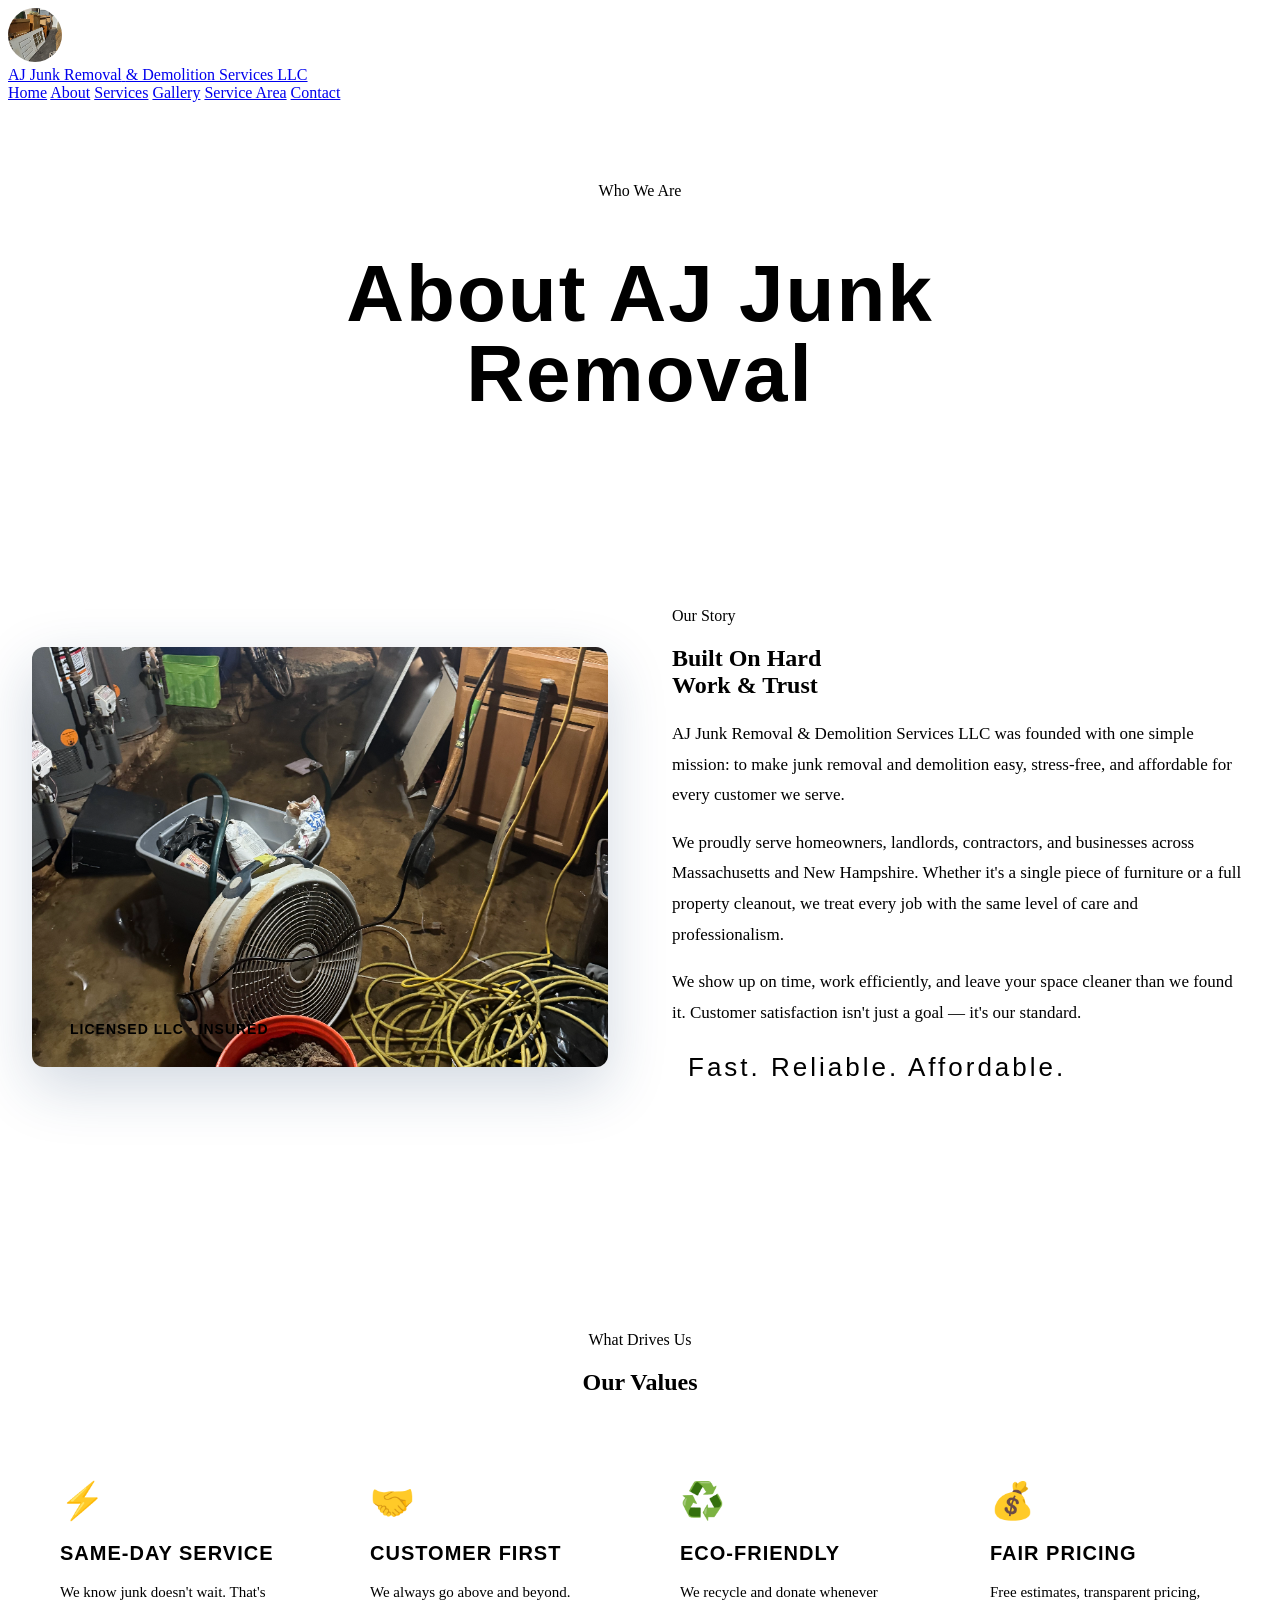
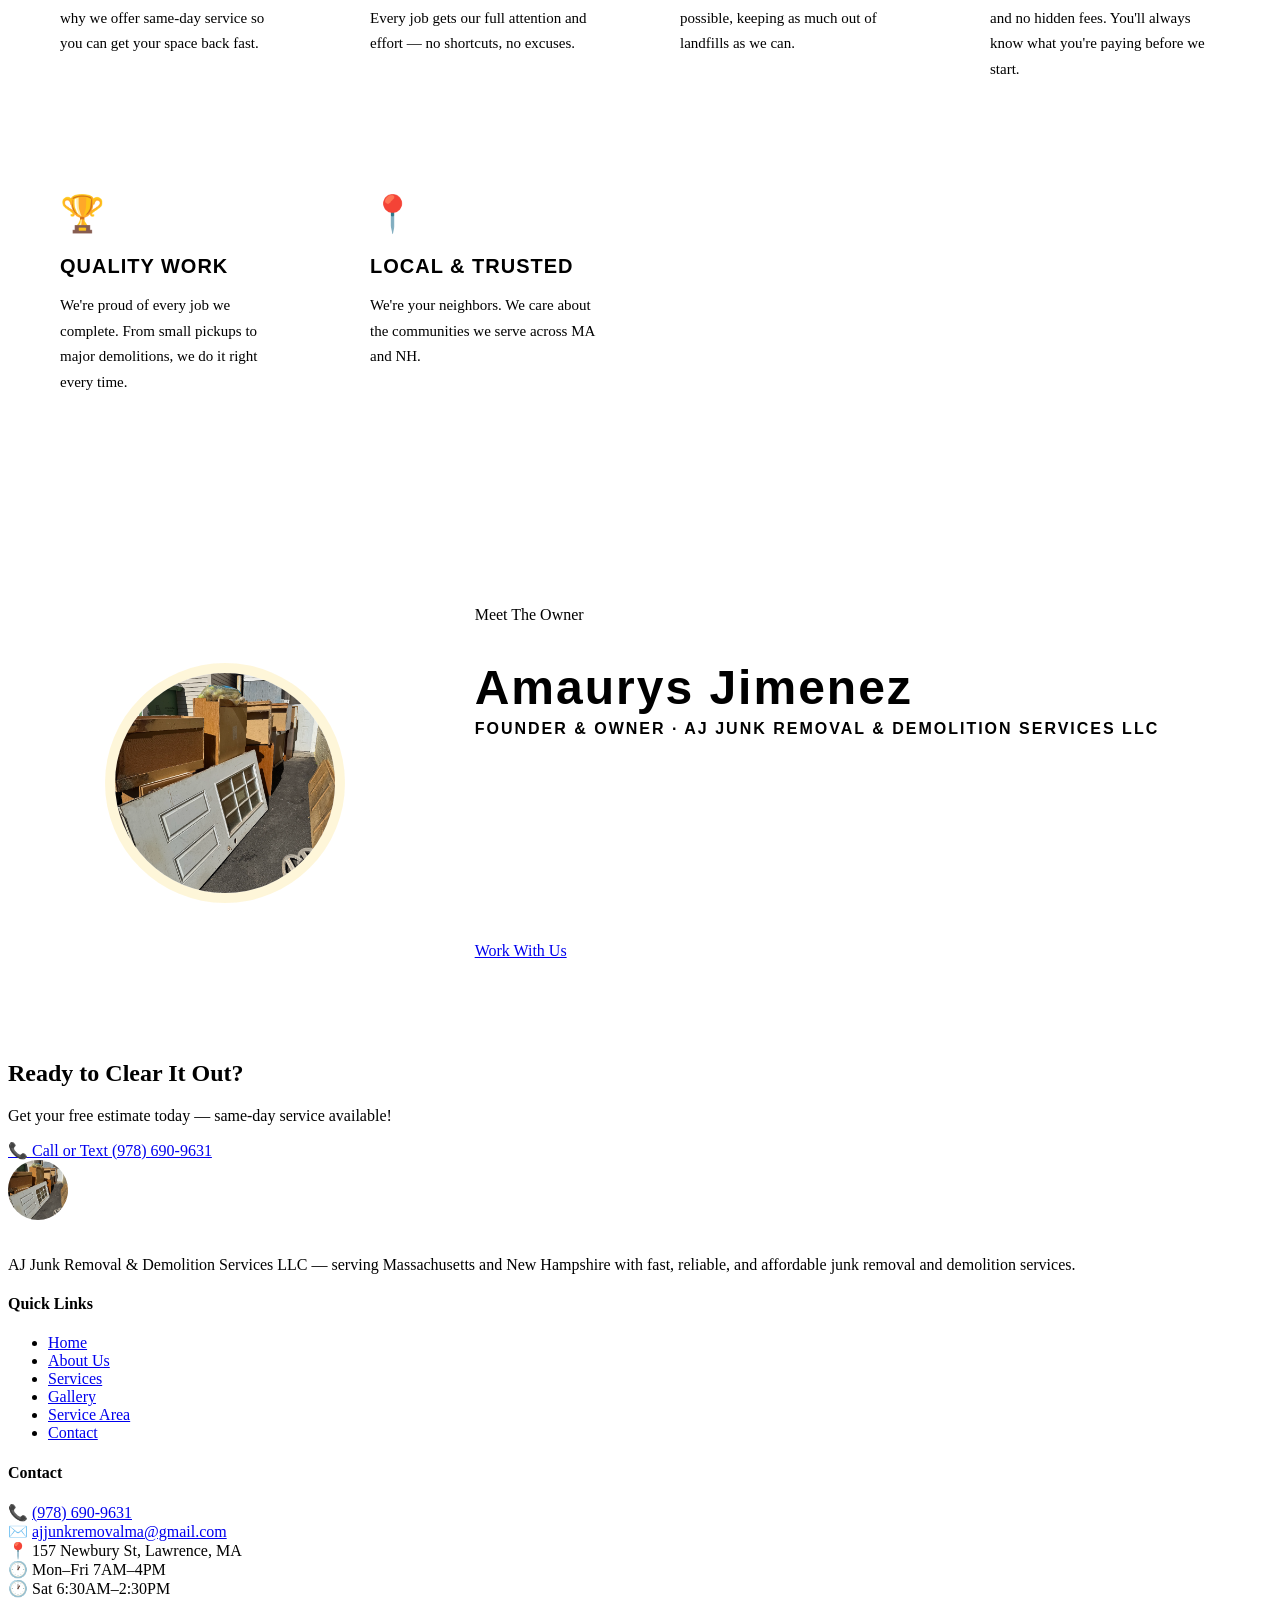
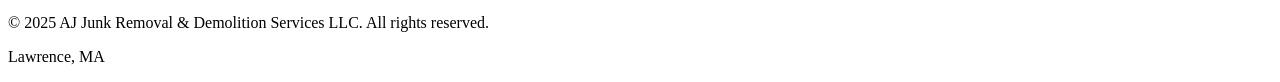
==== about.html @ 9550ebb9 "Add files via upload" ====
<!DOCTYPE html>
<html lang="en">
<head>
<meta charset="UTF-8">
<meta name="viewport" content="width=device-width, initial-scale=1.0">
<title>About Us – AJ Junk Removal & Demolition Services LLC</title>
<link rel="stylesheet" href="style.css">
<style>
.page-hero {
  background: linear-gradient(135deg, var(--blue-dark) 0%, var(--blue) 100%);
  padding: 80px 24px 60px;
  text-align: center;
}
.page-hero .section-label { color: var(--yellow); text-align: center; }
.page-hero h1 { font-family: 'Bebas Neue', sans-serif; font-size: clamp(48px, 8vw, 80px); color: var(--white); letter-spacing: 2px; line-height: 1; }
.page-hero h1 span { color: var(--yellow); }

.about-main { background: var(--light-bg); padding: 80px 24px; }
.about-grid { display: grid; grid-template-columns: 1fr 1fr; gap: 64px; align-items: center; margin-bottom: 64px; }
.about-img { border-radius: 12px; overflow: hidden; box-shadow: 0 20px 60px rgba(26,58,107,0.2); position: relative; }
.about-img img { width: 100%; height: 420px; object-fit: cover; display: block; }
.about-img-badge {
  position: absolute; bottom: 20px; left: 20px;
  background: var(--yellow); color: var(--blue-dark);
  font-family: 'Barlow Condensed', sans-serif; font-weight: 700;
  font-size: 14px; letter-spacing: 1px; text-transform: uppercase;
  padding: 10px 18px; border-radius: 6px;
}
.about-content .section-label { color: var(--blue); }
.about-content p { font-size: 17px; color: var(--text-gray); line-height: 1.8; margin-bottom: 16px; }
.tagline {
  font-family: 'Bebas Neue', sans-serif; font-size: 26px;
  color: var(--blue); letter-spacing: 3px; margin: 24px 0;
  border-left: 4px solid var(--yellow); padding-left: 16px;
}

.values { background: var(--white); padding: 80px 24px; }
.values-header { text-align: center; margin-bottom: 48px; }
.values-header .section-label { color: var(--blue); }
.values-grid { display: grid; grid-template-columns: repeat(auto-fill, minmax(260px, 1fr)); gap: 24px; }
.value-card {
  background: var(--light-bg); border-radius: 12px; padding: 36px 28px;
  border-top: 4px solid var(--blue); transition: all 0.25s;
}
.value-card:hover { border-top-color: var(--yellow); box-shadow: 0 8px 32px rgba(26,58,107,0.12); transform: translateY(-4px); }
.value-icon { font-size: 36px; margin-bottom: 16px; display: block; }
.value-card h3 { font-family: 'Barlow Condensed', sans-serif; font-size: 20px; font-weight: 700; color: var(--blue-dark); letter-spacing: 1px; text-transform: uppercase; margin-bottom: 10px; }
.value-card p { font-size: 15px; color: var(--text-gray); line-height: 1.7; }

.owner-section { background: var(--blue); padding: 80px 24px; }
.owner-grid { display: grid; grid-template-columns: 1fr 2fr; gap: 56px; align-items: center; }
.owner-img { border-radius: 50%; overflow: hidden; width: 220px; height: 220px; margin: 0 auto; border: 6px solid var(--yellow); box-shadow: 0 0 0 10px rgba(245,193,0,0.15); }
.owner-img img { width: 100%; height: 100%; object-fit: cover; }
.owner-content .section-label { color: var(--yellow); }
.owner-content h2 { font-family: 'Bebas Neue', sans-serif; font-size: 48px; color: var(--white); letter-spacing: 2px; line-height: 1; margin-bottom: 8px; }
.owner-title { font-family: 'Barlow Condensed', sans-serif; font-size: 16px; font-weight: 700; letter-spacing: 2px; text-transform: uppercase; color: var(--yellow); margin-bottom: 20px; }
.owner-content p { font-size: 17px; color: rgba(255,255,255,0.85); line-height: 1.8; margin-bottom: 14px; }

@media (max-width: 768px) {
  .about-grid, .owner-grid { grid-template-columns: 1fr; gap: 32px; }
  .owner-img { width: 160px; height: 160px; }
}
</style>
</head>
<body>
<header>
  <div class="header-inner">
    <a href="index.html" class="logo">
      <img src="IMG_6527.png" style="height:54px;width:54px;border-radius:50%;object-fit:cover;flex-shrink:0;" alt="AJ Junk Removal Logo" />
      <div class="logo-text">
        <span class="brand">AJ Junk Removal</span>
        <span class="sub">& Demolition Services LLC</span>
      </div>
    </a>
    <div class="hamburger" onclick="toggleNav()"><span></span><span></span><span></span></div>
    <nav id="nav">
      <a href="index.html">Home</a>
      <a href="about.html" class="active">About</a>
      <a href="services.html">Services</a>
      <a href="gallery.html">Gallery</a>
      <a href="area.html">Service Area</a>
      <a href="contact.html">Contact</a>
      
    </nav>
  </div>
</header>

<div class="page">
  <div class="page-hero">
    <div class="section-label">Who We Are</div>
    <h1>About <span>AJ Junk</span><br>Removal</h1>
  </div>

  <section class="about-main">
    <div class="container">
      <div class="about-grid">
        <div class="about-img fade-in">
          <img src="IMG_6528.png" alt="AJ Junk Removal branded truck" />
          <div class="about-img-badge">Licensed LLC · Insured</div>
        </div>
        <div class="about-content fade-in">
          <div class="section-label">Our Story</div>
          <h2 class="section-title dark">Built On Hard<br>Work & Trust</h2>
          <p>AJ Junk Removal & Demolition Services LLC was founded with one simple mission: to make junk removal and demolition easy, stress-free, and affordable for every customer we serve.</p>
          <p>We proudly serve homeowners, landlords, contractors, and businesses across Massachusetts and New Hampshire. Whether it's a single piece of furniture or a full property cleanout, we treat every job with the same level of care and professionalism.</p>
          <p>We show up on time, work efficiently, and leave your space cleaner than we found it. Customer satisfaction isn't just a goal — it's our standard.</p>
          <div class="tagline">Fast. Reliable. Affordable.</div>
        </div>
      </div>
    </div>
  </section>

  <section class="values">
    <div class="container">
      <div class="values-header">
        <div class="section-label dark">What Drives Us</div>
        <h2 class="section-title dark">Our Values</h2>
      </div>
      <div class="values-grid">
        <div class="value-card fade-in">
          <span class="value-icon">⚡</span>
          <h3>Same-Day Service</h3>
          <p>We know junk doesn't wait. That's why we offer same-day service so you can get your space back fast.</p>
        </div>
        <div class="value-card fade-in">
          <span class="value-icon">🤝</span>
          <h3>Customer First</h3>
          <p>We always go above and beyond. Every job gets our full attention and effort — no shortcuts, no excuses.</p>
        </div>
        <div class="value-card fade-in">
          <span class="value-icon">♻️</span>
          <h3>Eco-Friendly</h3>
          <p>We recycle and donate whenever possible, keeping as much out of landfills as we can.</p>
        </div>
        <div class="value-card fade-in">
          <span class="value-icon">💰</span>
          <h3>Fair Pricing</h3>
          <p>Free estimates, transparent pricing, and no hidden fees. You'll always know what you're paying before we start.</p>
        </div>
        <div class="value-card fade-in">
          <span class="value-icon">🏆</span>
          <h3>Quality Work</h3>
          <p>We're proud of every job we complete. From small pickups to major demolitions, we do it right every time.</p>
        </div>
        <div class="value-card fade-in">
          <span class="value-icon">📍</span>
          <h3>Local & Trusted</h3>
          <p>We're your neighbors. We care about the communities we serve across MA and NH.</p>
        </div>
      </div>
    </div>
  </section>

  <section class="owner-section">
    <div class="container">
      <div class="owner-grid">
        <div class="owner-img fade-in">
          <img src="IMG_6527.png" alt="Amaurys Jimenez - Owner" />
        </div>
        <div class="owner-content fade-in">
          <div class="section-label">Meet The Owner</div>
          <h2>Amaurys Jimenez</h2>
          <div class="owner-title">Founder & Owner · AJ Junk Removal & Demolition Services LLC</div>
          <p>Amaurys started AJ Junk Removal with a truck, a trailer, and a commitment to doing right by every customer. His hands-on approach and dedication to quality have built the business into a trusted name across Massachusetts and New Hampshire.</p>
          <p>When you hire AJ Junk Removal, you're not just hiring a company — you're getting a professional who takes pride in every job and treats your property with respect.</p>
          <a href="contact.html" class="btn-primary" style="margin-top:12px;">Work With Us</a>
        </div>
      </div>
    </div>
  </section>

  <div class="cta-banner">
    <div class="container">
      <h2>Ready to Clear It Out?</h2>
      <p>Get your free estimate today — same-day service available!</p>
      <a href="tel:9786909631" class="btn-dark">📞 Call or Text (978) 690-9631</a>
    </div>
  </div>

  <footer>
    <div class="footer-top">
      <div class="footer-brand">
        <img src="IMG_6527.png" style="height:60px;width:60px;border-radius:50%;object-fit:cover;margin-bottom:16px;" alt="AJ Junk Removal Logo" />
        <p>AJ Junk Removal & Demolition Services LLC — serving Massachusetts and New Hampshire with fast, reliable, and affordable junk removal and demolition services.</p>
      </div>
      <div class="footer-col">
        <h4>Quick Links</h4>
        <ul>
          <li><a href="index.html">Home</a></li>
          <li><a href="about.html">About Us</a></li>
          <li><a href="services.html">Services</a></li>
          <li><a href="gallery.html">Gallery</a></li>
          <li><a href="area.html">Service Area</a></li>
          <li><a href="contact.html">Contact</a></li>
        </ul>
      </div>
      <div class="footer-col">
        <h4>Contact</h4>
        <div class="footer-contact-line">📞 <a href="tel:9786909631">(978) 690-9631</a></div>
        <div class="footer-contact-line">✉️ <a href="mailto:ajjunkremovalma@gmail.com">ajjunkremovalma@gmail.com</a></div>
        <div class="footer-contact-line">📍 157 Newbury St, Lawrence, MA</div>
        <div class="footer-contact-line">🕐 Mon–Fri 7AM–4PM</div>
        <div class="footer-contact-line">🕐 Sat 6:30AM–2:30PM</div>
      </div>
    </div>
    <div class="footer-bottom">
      <p>© 2025 AJ Junk Removal & Demolition Services LLC. All rights reserved.</p>
      <p>Lawrence, MA</p>
    </div>
  </footer>
</div>
<script src="main.js"></script>
</body>
</html>
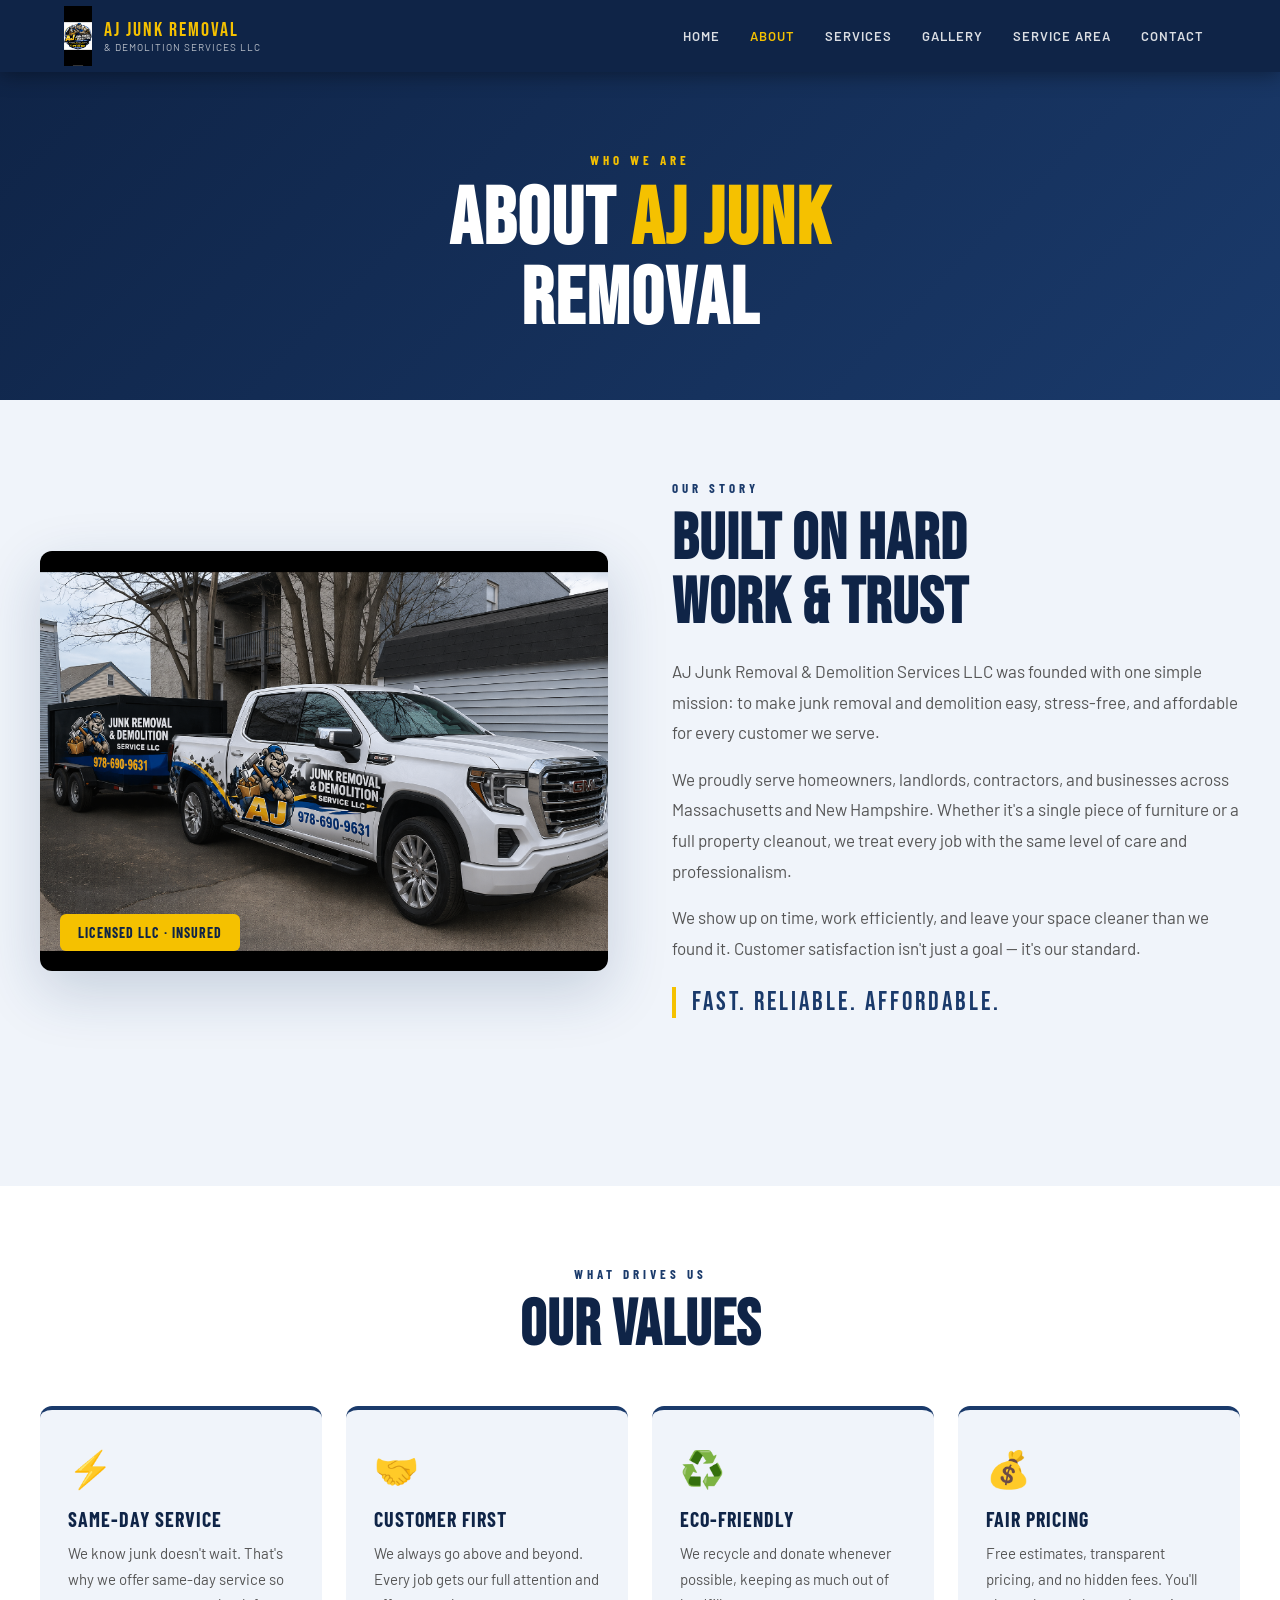
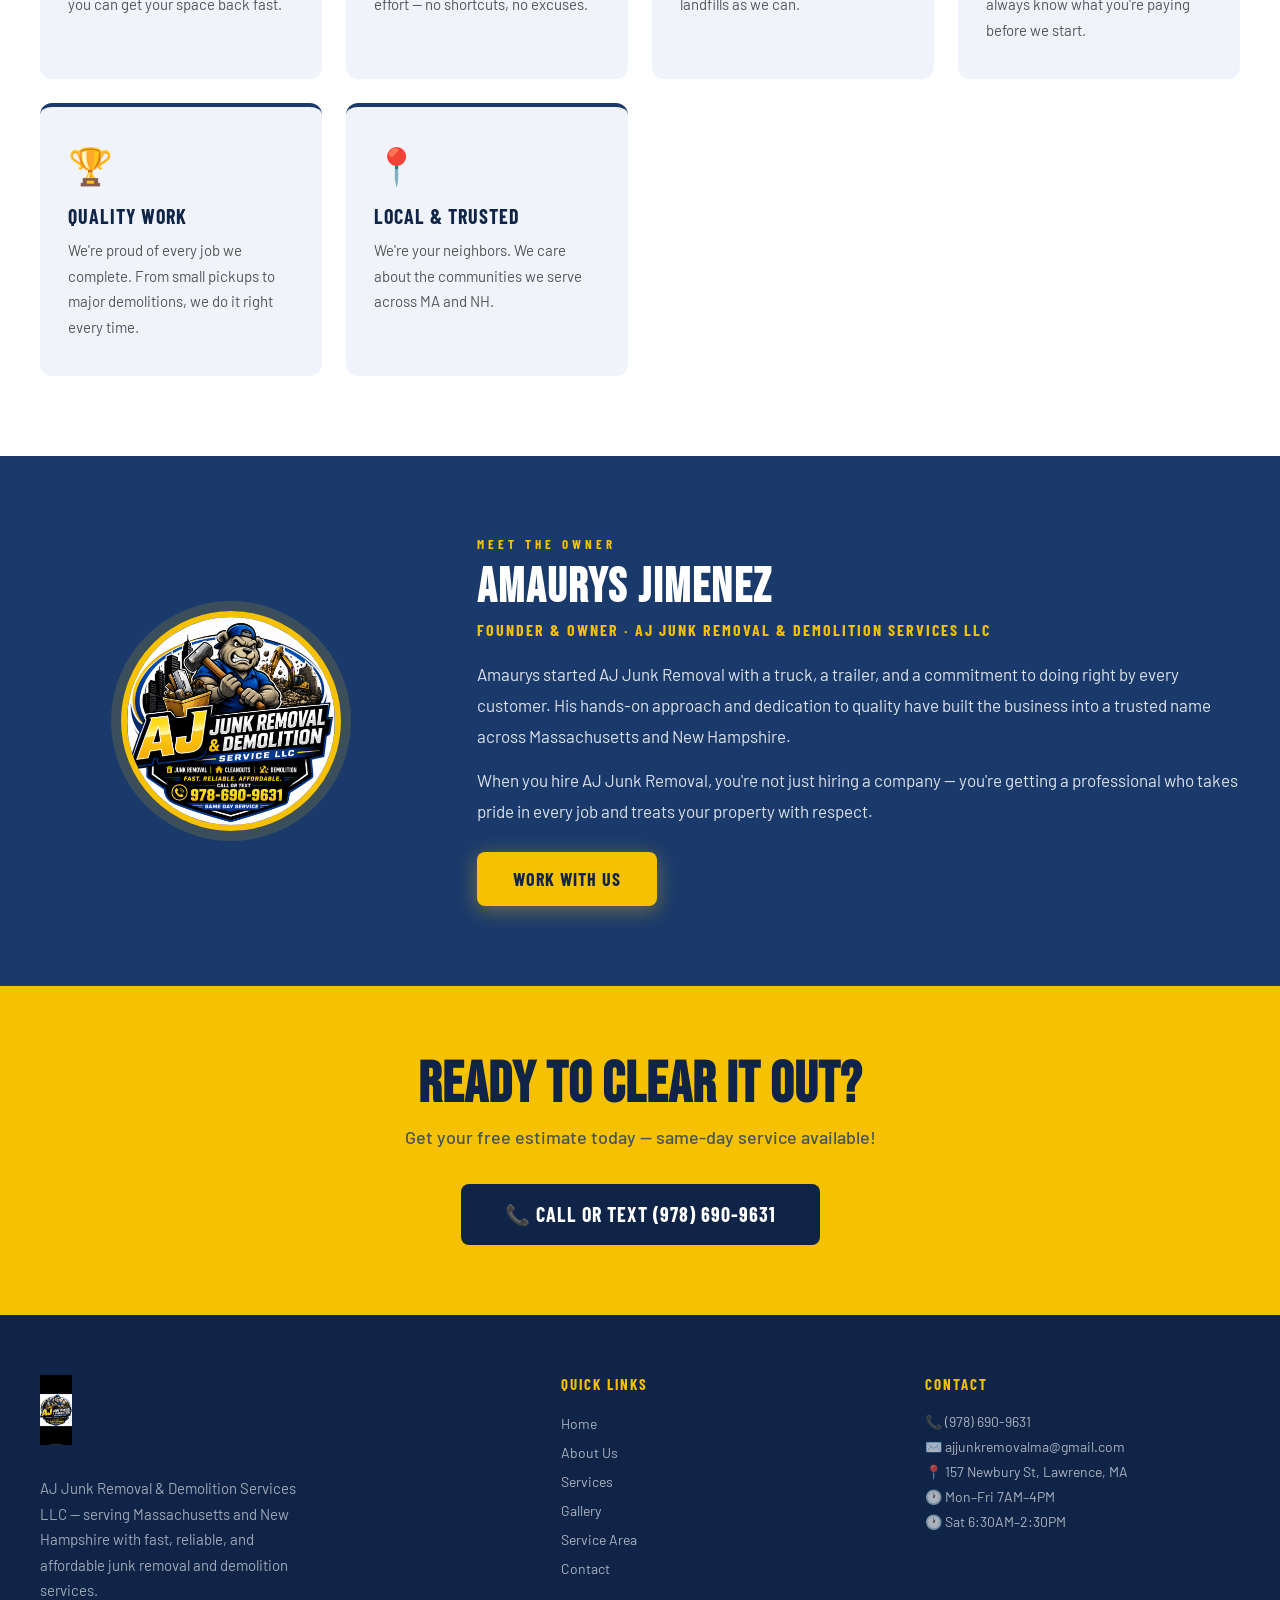
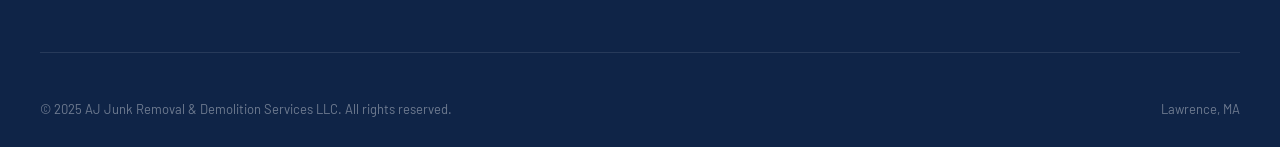
==== commit 83fd0ac6: "Add files via upload" ====
--- a/about.html
+++ b/about.html
@@ -66,7 +66,7 @@
 <header>
   <div class="header-inner">
     <a href="index.html" class="logo">
-      <img src="IMG_6527.png" style="height:54px;width:54px;border-radius:50%;object-fit:cover;flex-shrink:0;" alt="AJ Junk Removal Logo" />
+      <img src="IMG_6533.png" style="height:60px;width:auto;object-fit:contain;flex-shrink:0;" alt="AJ Junk Removal Logo" />
       <div class="logo-text">
         <span class="brand">AJ Junk Removal</span>
         <span class="sub">& Demolition Services LLC</span>
@@ -95,7 +95,7 @@
     <div class="container">
       <div class="about-grid">
         <div class="about-img fade-in">
-          <img src="IMG_6528.png" alt="AJ Junk Removal branded truck" />
+          <img src="IMG_6532.png" alt="AJ Junk Removal branded truck" />
           <div class="about-img-badge">Licensed LLC · Insured</div>
         </div>
         <div class="about-content fade-in">
@@ -155,7 +155,7 @@
     <div class="container">
       <div class="owner-grid">
         <div class="owner-img fade-in">
-          <img src="IMG_6527.png" alt="Amaurys Jimenez - Owner" />
+          <img src="IMG_6533.png" alt="Amaurys Jimenez - Owner" />
         </div>
         <div class="owner-content fade-in">
           <div class="section-label">Meet The Owner</div>
@@ -180,7 +180,7 @@
   <footer>
     <div class="footer-top">
       <div class="footer-brand">
-        <img src="IMG_6527.png" style="height:60px;width:60px;border-radius:50%;object-fit:cover;margin-bottom:16px;" alt="AJ Junk Removal Logo" />
+        <img src="IMG_6533.png" style="height:70px;width:auto;object-fit:contain;margin-bottom:16px;" alt="AJ Junk Removal Logo" />
         <p>AJ Junk Removal & Demolition Services LLC — serving Massachusetts and New Hampshire with fast, reliable, and affordable junk removal and demolition services.</p>
       </div>
       <div class="footer-col">
--- a/style.css
+++ b/style.css
@@ -0,0 +1,289 @@
+@import url('https://fonts.googleapis.com/css2?family=Bebas+Neue&family=Barlow:wght@400;500;600;700;900&family=Barlow+Condensed:wght@600;700;800&display=swap');
+
+:root {
+  --blue: #1A3A6B;
+  --blue-dark: #0f2447;
+  --blue-light: #1e4a8a;
+  --yellow: #F5C100;
+  --yellow-dark: #d4a800;
+  --white: #ffffff;
+  --light-bg: #F0F4FA;
+  --text-dark: #1A1A2E;
+  --text-gray: #555;
+}
+
+* { margin: 0; padding: 0; box-sizing: border-box; }
+html { scroll-behavior: smooth; }
+body { font-family: 'Barlow', sans-serif; color: var(--text-dark); overflow-x: hidden; }
+
+/* ===== HEADER ===== */
+header {
+  background: var(--blue-dark);
+  position: fixed;
+  top: 0; left: 0; right: 0;
+  z-index: 1000;
+  box-shadow: 0 2px 20px rgba(0,0,0,0.4);
+}
+
+.header-inner {
+  max-width: 1200px;
+  margin: 0 auto;
+  padding: 0 24px;
+  display: flex;
+  align-items: center;
+  justify-content: space-between;
+  height: 72px;
+}
+
+.logo {
+  display: flex;
+  align-items: center;
+  gap: 12px;
+  text-decoration: none;
+}
+
+.logo-icon {
+  width: 54px; height: 54px;
+  background: var(--yellow);
+  border-radius: 50%;
+  display: flex;
+  align-items: center;
+  justify-content: center;
+  font-family: 'Bebas Neue', sans-serif;
+  font-size: 22px;
+  color: var(--blue-dark);
+  letter-spacing: 1px;
+  flex-shrink: 0;
+}
+
+.logo-text { display: flex; flex-direction: column; line-height: 1; }
+.logo-text .brand { font-family: 'Bebas Neue', sans-serif; font-size: 20px; color: var(--yellow); letter-spacing: 2px; }
+.logo-text .sub { font-size: 10px; color: rgba(255,255,255,0.7); letter-spacing: 1px; text-transform: uppercase; margin-top: 2px; }
+
+nav { display: flex; align-items: center; gap: 6px; }
+
+nav a {
+  color: rgba(255,255,255,0.85);
+  text-decoration: none;
+  font-size: 13px;
+  font-weight: 600;
+  text-transform: uppercase;
+  letter-spacing: 1px;
+  padding: 6px 12px;
+  border-radius: 4px;
+  transition: color 0.2s;
+}
+
+nav a:hover, nav a.active { color: var(--yellow); }
+
+.nav-cta {
+  background: var(--yellow) !important;
+  color: var(--blue-dark) !important;
+  padding: 10px 18px !important;
+  border-radius: 6px;
+  font-weight: 700 !important;
+}
+
+.nav-cta:hover { background: var(--yellow-dark) !important; }
+
+.hamburger {
+  display: none;
+  flex-direction: column;
+  gap: 5px;
+  cursor: pointer;
+  padding: 4px;
+}
+
+.hamburger span {
+  display: block;
+  width: 26px; height: 3px;
+  background: var(--white);
+  border-radius: 2px;
+  transition: all 0.3s;
+}
+
+/* ===== PAGE WRAPPER ===== */
+.page { padding-top: 72px; min-height: 100vh; }
+
+/* ===== SECTION COMMONS ===== */
+.section { padding: 80px 24px; }
+.container { max-width: 1200px; margin: 0 auto; }
+
+.section-label {
+  font-family: 'Barlow Condensed', sans-serif;
+  font-size: 13px;
+  font-weight: 700;
+  letter-spacing: 4px;
+  text-transform: uppercase;
+  color: var(--yellow);
+  margin-bottom: 12px;
+}
+
+.section-label.dark { color: var(--blue); }
+
+.section-title {
+  font-family: 'Bebas Neue', sans-serif;
+  font-size: clamp(40px, 6vw, 64px);
+  line-height: 1;
+  letter-spacing: 1px;
+  margin-bottom: 20px;
+}
+
+.section-title.light { color: var(--white); }
+.section-title.dark { color: var(--blue-dark); }
+
+.section-desc {
+  font-size: 17px;
+  color: var(--text-gray);
+  line-height: 1.7;
+  max-width: 600px;
+}
+
+/* ===== BUTTONS ===== */
+.btn-primary {
+  background: var(--yellow);
+  color: var(--blue-dark);
+  padding: 16px 36px;
+  border-radius: 8px;
+  font-family: 'Barlow Condensed', sans-serif;
+  font-size: 18px;
+  font-weight: 700;
+  letter-spacing: 1px;
+  text-transform: uppercase;
+  text-decoration: none;
+  border: none;
+  cursor: pointer;
+  transition: all 0.2s;
+  box-shadow: 0 4px 20px rgba(245,193,0,0.4);
+  display: inline-block;
+}
+.btn-primary:hover { background: var(--yellow-dark); transform: translateY(-2px); }
+
+.btn-outline {
+  background: transparent;
+  color: var(--white);
+  padding: 16px 36px;
+  border-radius: 8px;
+  font-family: 'Barlow Condensed', sans-serif;
+  font-size: 18px;
+  font-weight: 700;
+  letter-spacing: 1px;
+  text-transform: uppercase;
+  text-decoration: none;
+  border: 2px solid rgba(255,255,255,0.5);
+  cursor: pointer;
+  transition: all 0.2s;
+  display: inline-block;
+}
+.btn-outline:hover { border-color: var(--yellow); color: var(--yellow); }
+
+.btn-dark {
+  background: var(--blue-dark);
+  color: var(--white);
+  padding: 18px 44px;
+  border-radius: 8px;
+  font-family: 'Barlow Condensed', sans-serif;
+  font-size: 20px;
+  font-weight: 700;
+  letter-spacing: 1px;
+  text-transform: uppercase;
+  text-decoration: none;
+  display: inline-block;
+  transition: all 0.2s;
+}
+.btn-dark:hover { background: var(--blue); transform: translateY(-2px); }
+
+/* ===== BADGES STRIP ===== */
+.badges { background: var(--yellow); padding: 20px 24px; }
+.badges-inner {
+  max-width: 1200px; margin: 0 auto;
+  display: flex; justify-content: center; flex-wrap: wrap;
+}
+.badge-item {
+  display: flex; align-items: center; gap: 10px;
+  padding: 8px 28px;
+  border-right: 2px solid rgba(26,58,107,0.2);
+  color: var(--blue-dark);
+}
+.badge-item:last-child { border-right: none; }
+.badge-item .badge-icon { font-size: 20px; }
+.badge-item strong { font-family: 'Barlow Condensed', sans-serif; font-size: 14px; font-weight: 700; letter-spacing: 1px; text-transform: uppercase; }
+
+/* ===== CTA BANNER ===== */
+.cta-banner { background: var(--yellow); padding: 70px 24px; text-align: center; }
+.cta-banner h2 {
+  font-family: 'Bebas Neue', sans-serif;
+  font-size: clamp(36px, 5vw, 58px);
+  color: var(--blue-dark); letter-spacing: 1px; margin-bottom: 12px; line-height: 1;
+}
+.cta-banner p { font-size: 18px; color: rgba(26,58,107,0.8); margin-bottom: 36px; font-weight: 500; }
+
+/* ===== FOOTER ===== */
+footer { background: var(--blue-dark); padding: 60px 24px 30px; }
+.footer-top {
+  max-width: 1200px; margin: 0 auto;
+  display: grid; grid-template-columns: 1.5fr 1fr 1fr;
+  gap: 48px; margin-bottom: 48px;
+  padding-bottom: 48px;
+  border-bottom: 1px solid rgba(255,255,255,0.1);
+}
+.footer-logo-icon {
+  width: 60px; height: 60px;
+  background: var(--yellow); border-radius: 50%;
+  display: flex; align-items: center; justify-content: center;
+  font-family: 'Bebas Neue', sans-serif; font-size: 24px;
+  color: var(--blue-dark); margin-bottom: 16px;
+}
+.footer-brand p { font-size: 15px; color: rgba(255,255,255,0.6); line-height: 1.7; max-width: 280px; margin-top: 12px; }
+.footer-col h4 {
+  font-family: 'Barlow Condensed', sans-serif; font-size: 15px;
+  font-weight: 700; letter-spacing: 2px; text-transform: uppercase;
+  color: var(--yellow); margin-bottom: 20px;
+}
+.footer-col ul { list-style: none; display: flex; flex-direction: column; gap: 10px; }
+.footer-col ul li a { color: rgba(255,255,255,0.65); text-decoration: none; font-size: 14px; transition: color 0.2s; }
+.footer-col ul li a:hover { color: var(--yellow); }
+.footer-contact-line { color: rgba(255,255,255,0.65); font-size: 14px; margin-bottom: 8px; }
+.footer-contact-line a { color: rgba(255,255,255,0.65); text-decoration: none; }
+.footer-contact-line a:hover { color: var(--yellow); }
+.footer-bottom {
+  max-width: 1200px; margin: 0 auto;
+  display: flex; justify-content: space-between; flex-wrap: wrap; gap: 12px;
+}
+.footer-bottom p { font-size: 13px; color: rgba(255,255,255,0.4); }
+.footer-bottom a { color: var(--yellow); text-decoration: none; }
+
+/* ===== MOBILE ===== */
+@media (max-width: 768px) {
+  .hamburger { display: flex; }
+  nav {
+    display: none;
+    position: fixed;
+    top: 72px; left: 0; right: 0;
+    background: var(--blue-dark);
+    flex-direction: column;
+    padding: 24px; gap: 4px;
+    border-top: 2px solid var(--yellow);
+    box-shadow: 0 8px 32px rgba(0,0,0,0.4);
+  }
+  nav.open { display: flex; }
+  nav a { font-size: 16px; padding: 12px 16px; width: 100%; text-align: center; }
+  .nav-cta { margin-top: 8px; }
+  .footer-top { grid-template-columns: 1fr; gap: 32px; }
+  .footer-bottom { flex-direction: column; text-align: center; }
+  .badge-item { padding: 8px 16px; }
+}
+
+@media (max-width: 480px) {
+  .badges-inner { flex-direction: column; align-items: center; }
+  .badge-item { border-right: none; border-bottom: 1px solid rgba(26,58,107,0.15); width: 100%; justify-content: center; }
+  .badge-item:last-child { border-bottom: none; }
+}
+
+/* ===== SCROLL FADE IN ===== */
+.fade-in {
+  opacity: 0;
+  transform: translateY(24px);
+  transition: opacity 0.5s ease, transform 0.5s ease;
+}
+.fade-in.visible { opacity: 1; transform: translateY(0); }
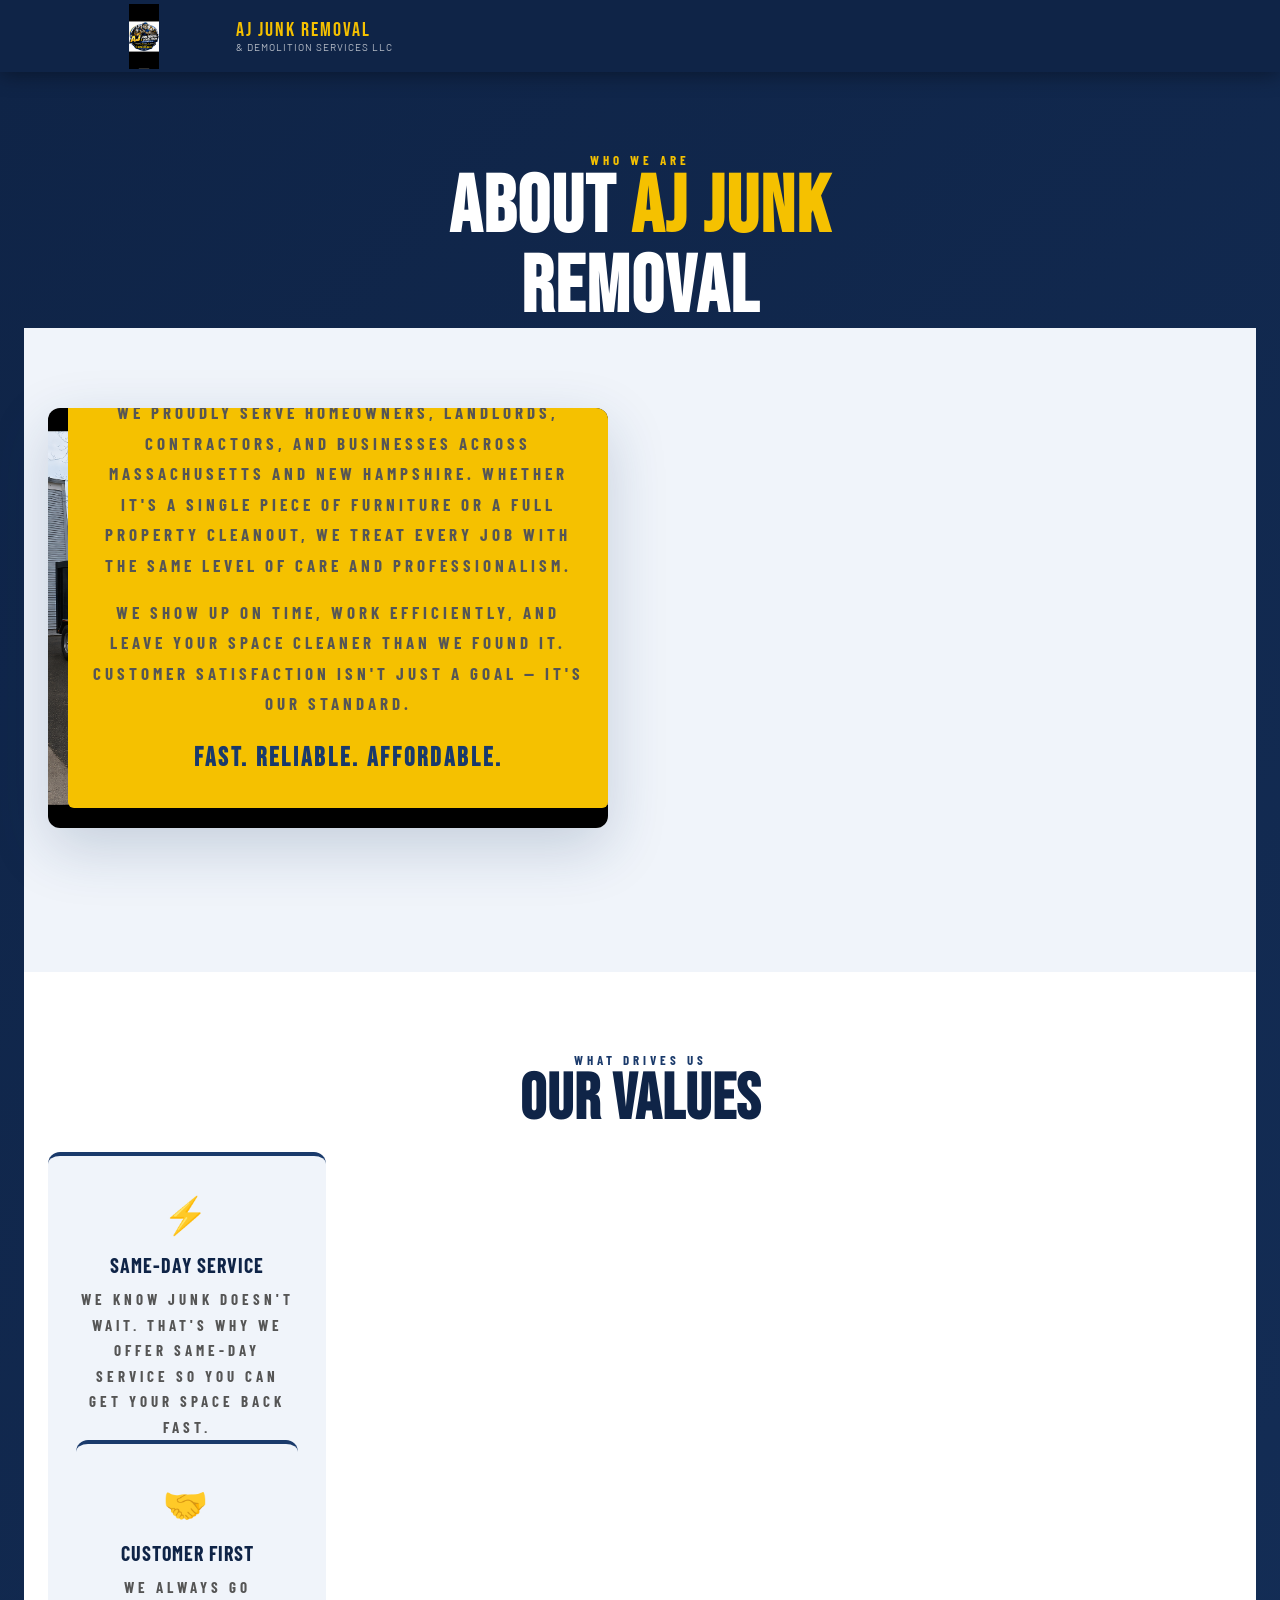
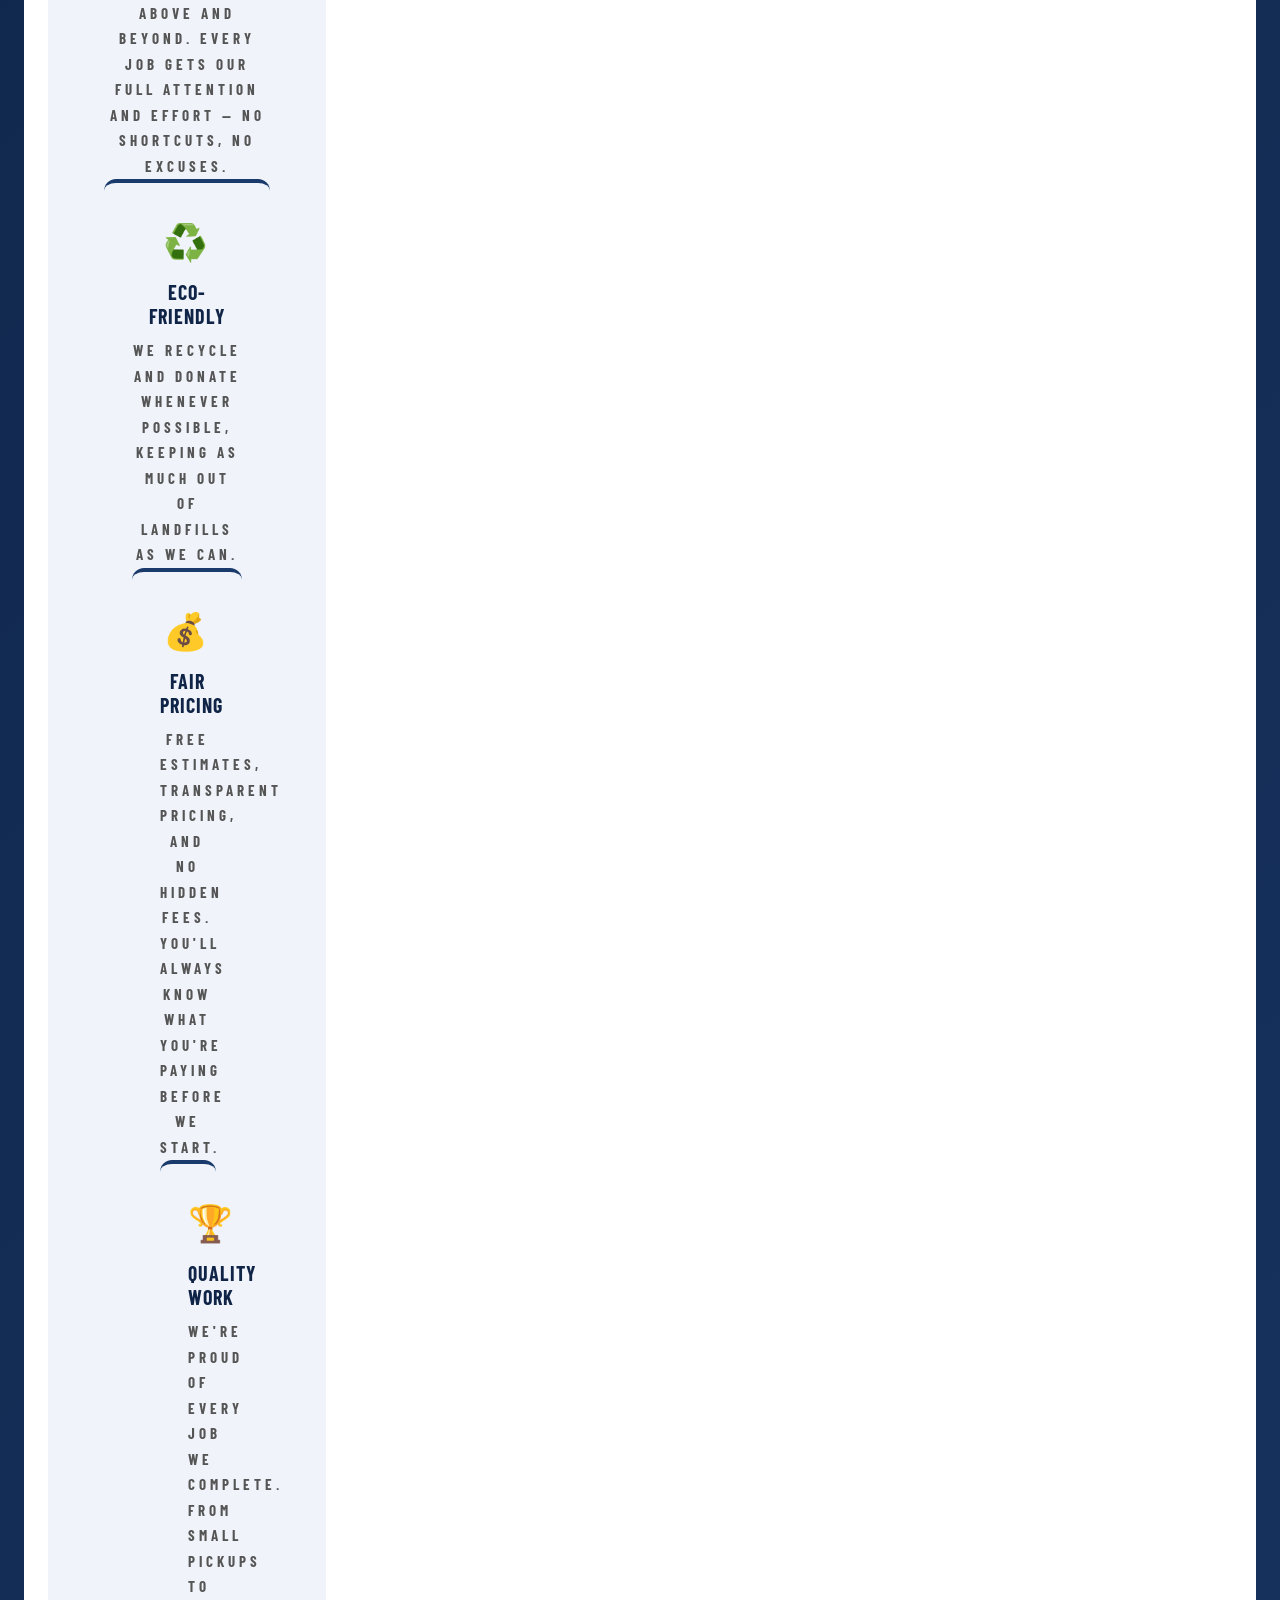
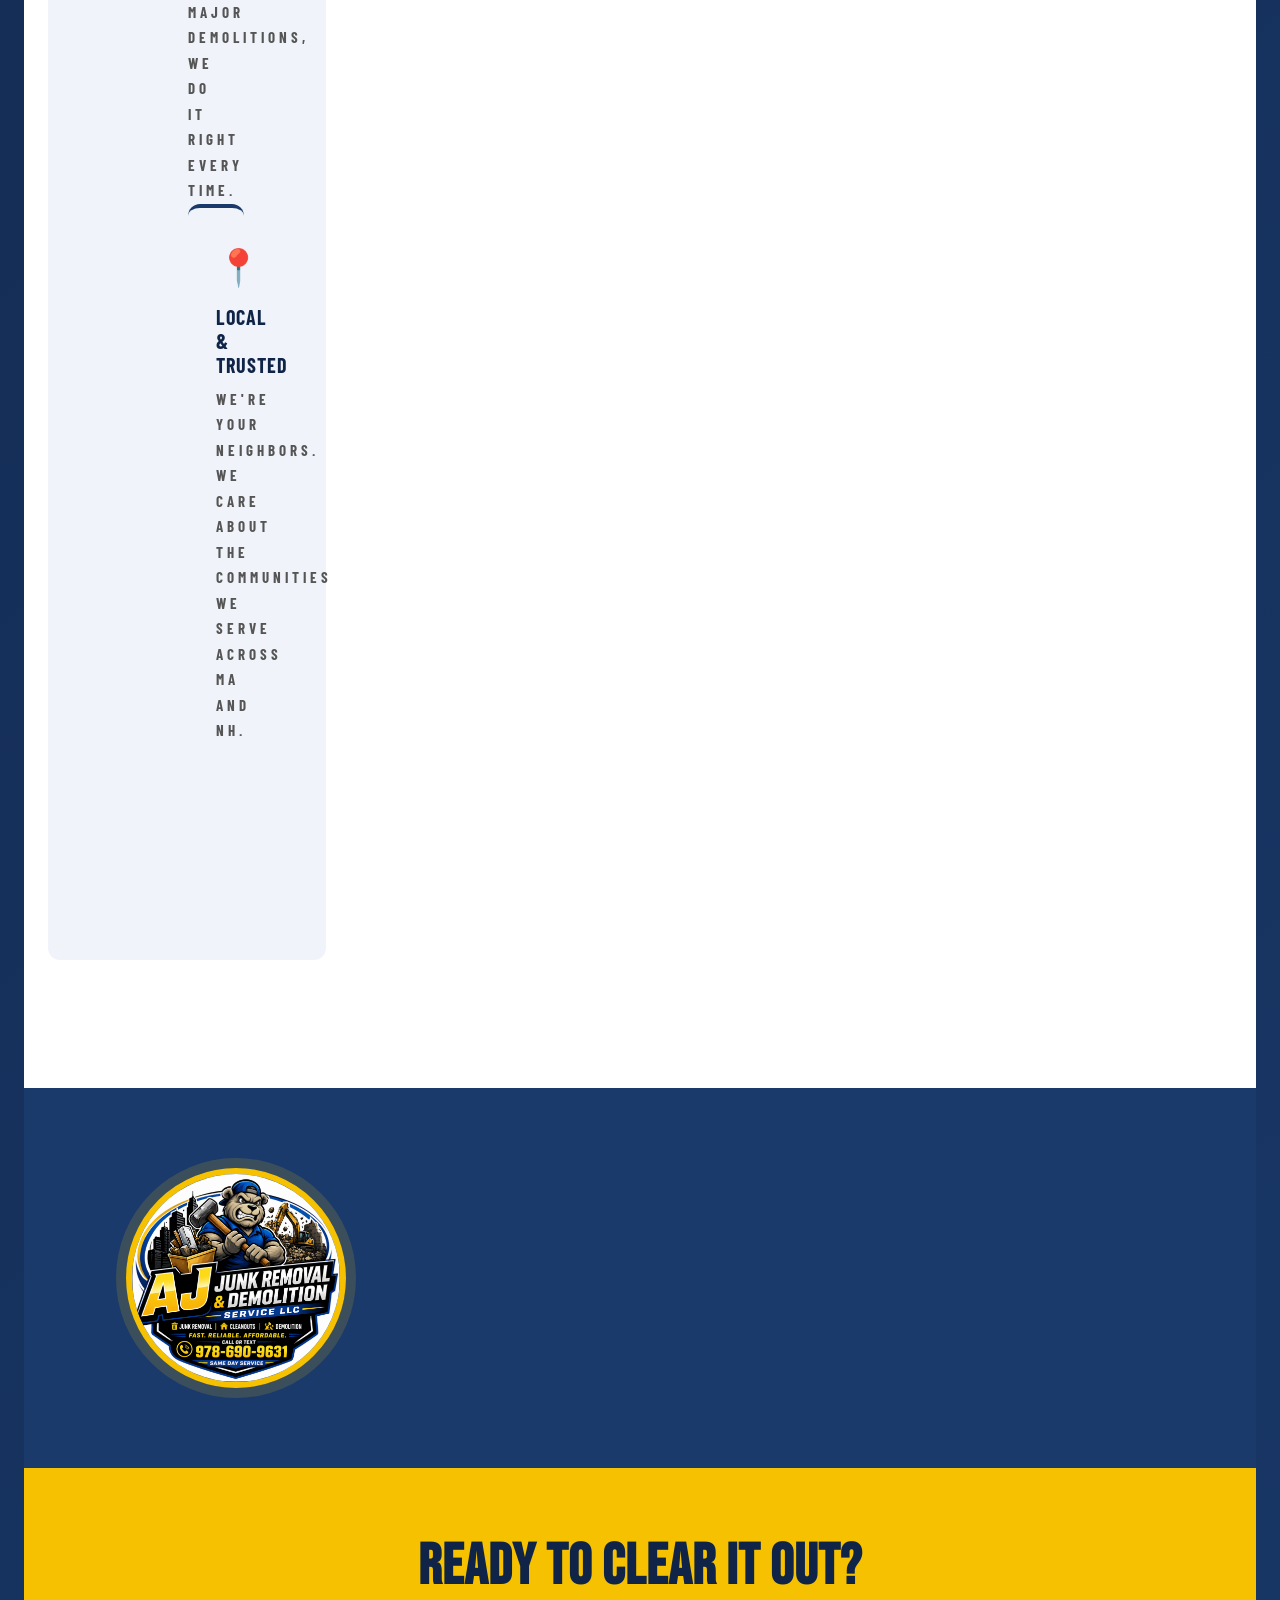
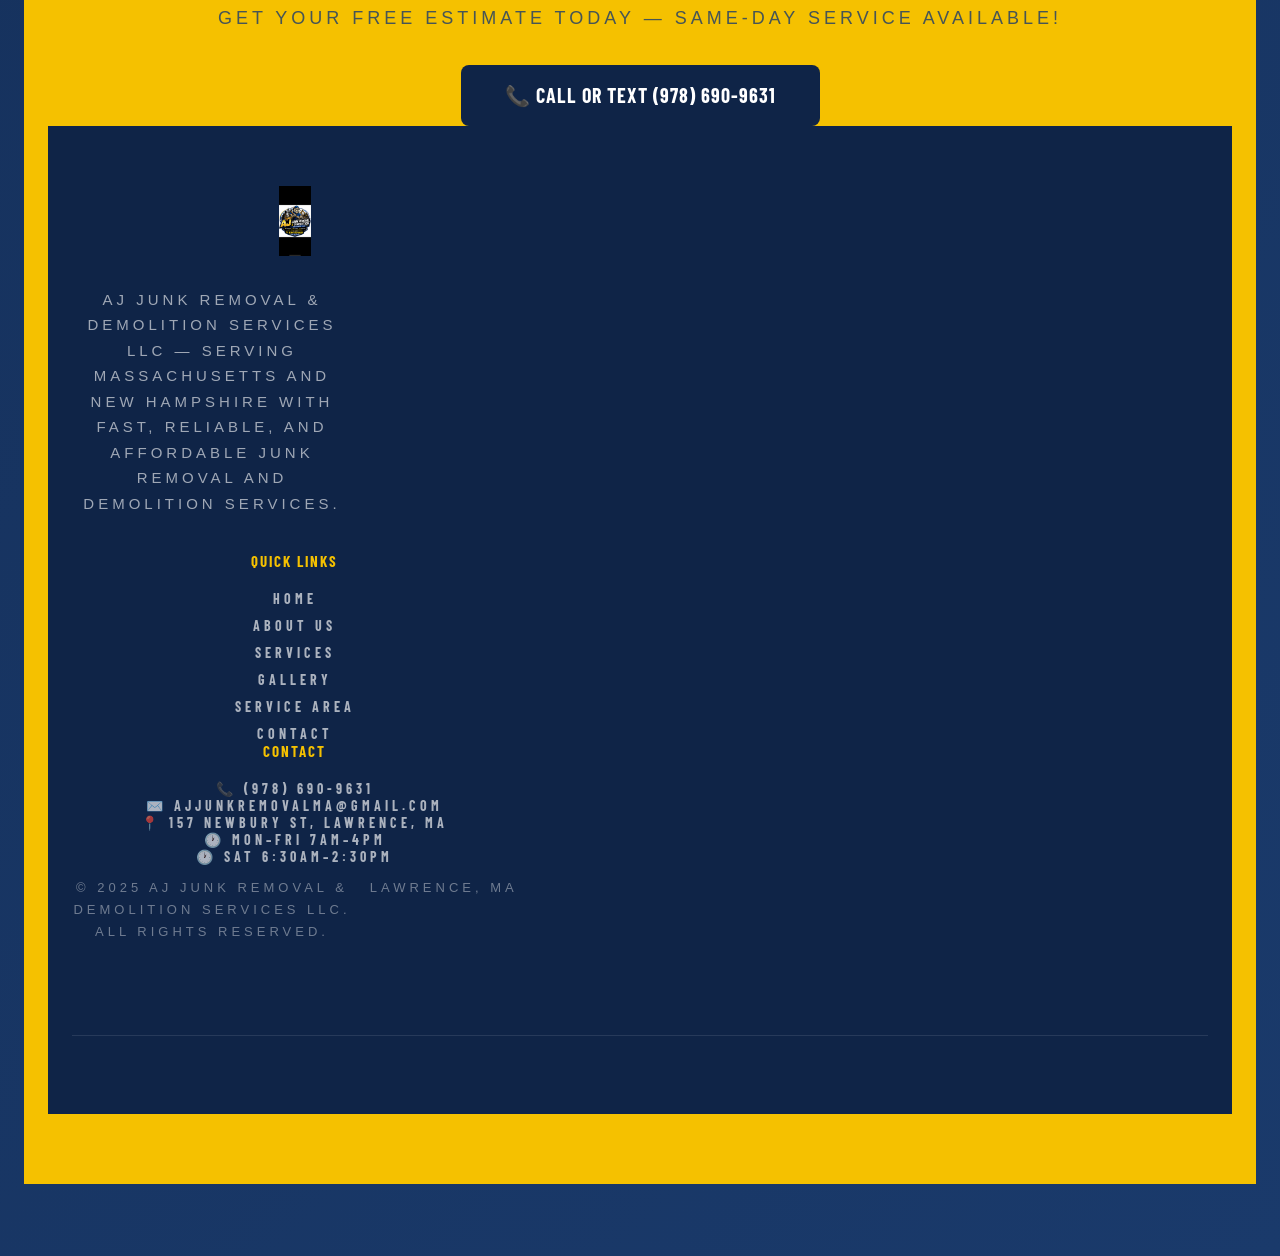
==== commit 2f944be9: "Add files via upload" ====
--- a/about.html
+++ b/about.html
@@ -66,13 +66,13 @@
 <header>
   <div class="header-inner">
     <a href="index.html" class="logo">
-      <img src="IMG_6533.png" style="height:60px;width:auto;object-fit:contain;flex-shrink:0;" alt="AJ Junk Removal Logo" />
-      <div class="logo-text">
-        <span class="brand">AJ Junk Removal</span>
-        <span class="sub">& Demolition Services LLC</span>
-      </div>
+      <img src="IMG_6533.png" style="height:65px;width:160px;object-fit:contain;flex-shrink:0;" alt="AJ Junk Removal Logo" /><div class="logo-text"><span class="brand">AJ Junk Removal</span><span class="sub">&amp; Demolition Services LLC</span></div>
+      
+        
+        
+      
     </a>
-    <div class="hamburger" onclick="toggleNav()"><span></span><span></span><span></span></div>
+    <div class="hamburger" onclick="toggleNav()"><span></span><span></span><span></span>
     <nav id="nav">
       <a href="index.html">Home</a>
       <a href="about.html" class="active">About</a>
@@ -82,73 +82,73 @@
       <a href="contact.html">Contact</a>
       
     </nav>
-  </div>
+  
 </header>
 
 <div class="page">
   <div class="page-hero">
-    <div class="section-label">Who We Are</div>
+    <div class="section-label">Who We Are
     <h1>About <span>AJ Junk</span><br>Removal</h1>
-  </div>
+  
 
   <section class="about-main">
     <div class="container">
       <div class="about-grid">
         <div class="about-img fade-in">
           <img src="IMG_6532.png" alt="AJ Junk Removal branded truck" />
-          <div class="about-img-badge">Licensed LLC · Insured</div>
-        </div>
+          <div class="about-img-badge">Licensed LLC · Insured
+        
         <div class="about-content fade-in">
-          <div class="section-label">Our Story</div>
+          <div class="section-label">Our Story
           <h2 class="section-title dark">Built On Hard<br>Work & Trust</h2>
           <p>AJ Junk Removal & Demolition Services LLC was founded with one simple mission: to make junk removal and demolition easy, stress-free, and affordable for every customer we serve.</p>
           <p>We proudly serve homeowners, landlords, contractors, and businesses across Massachusetts and New Hampshire. Whether it's a single piece of furniture or a full property cleanout, we treat every job with the same level of care and professionalism.</p>
           <p>We show up on time, work efficiently, and leave your space cleaner than we found it. Customer satisfaction isn't just a goal — it's our standard.</p>
-          <div class="tagline">Fast. Reliable. Affordable.</div>
-        </div>
-      </div>
-    </div>
+          <div class="tagline">Fast. Reliable. Affordable.
+        
+      
+    
   </section>
 
   <section class="values">
     <div class="container">
       <div class="values-header">
-        <div class="section-label dark">What Drives Us</div>
+        <div class="section-label dark">What Drives Us
         <h2 class="section-title dark">Our Values</h2>
-      </div>
+      
       <div class="values-grid">
         <div class="value-card fade-in">
           <span class="value-icon">⚡</span>
           <h3>Same-Day Service</h3>
           <p>We know junk doesn't wait. That's why we offer same-day service so you can get your space back fast.</p>
-        </div>
+        
         <div class="value-card fade-in">
           <span class="value-icon">🤝</span>
           <h3>Customer First</h3>
           <p>We always go above and beyond. Every job gets our full attention and effort — no shortcuts, no excuses.</p>
-        </div>
+        
         <div class="value-card fade-in">
           <span class="value-icon">♻️</span>
           <h3>Eco-Friendly</h3>
           <p>We recycle and donate whenever possible, keeping as much out of landfills as we can.</p>
-        </div>
+        
         <div class="value-card fade-in">
           <span class="value-icon">💰</span>
           <h3>Fair Pricing</h3>
           <p>Free estimates, transparent pricing, and no hidden fees. You'll always know what you're paying before we start.</p>
-        </div>
+        
         <div class="value-card fade-in">
           <span class="value-icon">🏆</span>
           <h3>Quality Work</h3>
           <p>We're proud of every job we complete. From small pickups to major demolitions, we do it right every time.</p>
-        </div>
+        
         <div class="value-card fade-in">
           <span class="value-icon">📍</span>
           <h3>Local & Trusted</h3>
           <p>We're your neighbors. We care about the communities we serve across MA and NH.</p>
-        </div>
-      </div>
-    </div>
+        
+      
+    
   </section>
 
   <section class="owner-section">
@@ -156,17 +156,17 @@
       <div class="owner-grid">
         <div class="owner-img fade-in">
           <img src="IMG_6533.png" alt="Amaurys Jimenez - Owner" />
-        </div>
+        
         <div class="owner-content fade-in">
-          <div class="section-label">Meet The Owner</div>
+          <div class="section-label">Meet The Owner
           <h2>Amaurys Jimenez</h2>
-          <div class="owner-title">Founder & Owner · AJ Junk Removal & Demolition Services LLC</div>
+          <div class="owner-title">Founder & Owner · AJ Junk Removal & Demolition Services LLC
           <p>Amaurys started AJ Junk Removal with a truck, a trailer, and a commitment to doing right by every customer. His hands-on approach and dedication to quality have built the business into a trusted name across Massachusetts and New Hampshire.</p>
           <p>When you hire AJ Junk Removal, you're not just hiring a company — you're getting a professional who takes pride in every job and treats your property with respect.</p>
           <a href="contact.html" class="btn-primary" style="margin-top:12px;">Work With Us</a>
-        </div>
-      </div>
-    </div>
+        
+      
+    
   </section>
 
   <div class="cta-banner">
@@ -174,15 +174,15 @@
       <h2>Ready to Clear It Out?</h2>
       <p>Get your free estimate today — same-day service available!</p>
       <a href="tel:9786909631" class="btn-dark">📞 Call or Text (978) 690-9631</a>
-    </div>
-  </div>
+    
+  
 
   <footer>
     <div class="footer-top">
       <div class="footer-brand">
         <img src="IMG_6533.png" style="height:70px;width:auto;object-fit:contain;margin-bottom:16px;" alt="AJ Junk Removal Logo" />
         <p>AJ Junk Removal & Demolition Services LLC — serving Massachusetts and New Hampshire with fast, reliable, and affordable junk removal and demolition services.</p>
-      </div>
+      
       <div class="footer-col">
         <h4>Quick Links</h4>
         <ul>
@@ -193,22 +193,22 @@
           <li><a href="area.html">Service Area</a></li>
           <li><a href="contact.html">Contact</a></li>
         </ul>
-      </div>
+      
       <div class="footer-col">
         <h4>Contact</h4>
-        <div class="footer-contact-line">📞 <a href="tel:9786909631">(978) 690-9631</a></div>
-        <div class="footer-contact-line">✉️ <a href="mailto:ajjunkremovalma@gmail.com">ajjunkremovalma@gmail.com</a></div>
-        <div class="footer-contact-line">📍 157 Newbury St, Lawrence, MA</div>
-        <div class="footer-contact-line">🕐 Mon–Fri 7AM–4PM</div>
-        <div class="footer-contact-line">🕐 Sat 6:30AM–2:30PM</div>
-      </div>
-    </div>
+        <div class="footer-contact-line">📞 <a href="tel:9786909631">(978) 690-9631</a>
+        <div class="footer-contact-line">✉️ <a href="mailto:ajjunkremovalma@gmail.com">ajjunkremovalma@gmail.com</a>
+        <div class="footer-contact-line">📍 157 Newbury St, Lawrence, MA
+        <div class="footer-contact-line">🕐 Mon–Fri 7AM–4PM
+        <div class="footer-contact-line">🕐 Sat 6:30AM–2:30PM
+      
+    
     <div class="footer-bottom">
       <p>© 2025 AJ Junk Removal & Demolition Services LLC. All rights reserved.</p>
       <p>Lawrence, MA</p>
-    </div>
+    
   </footer>
-</div>
+
 <script src="main.js"></script>
 </body>
 </html>
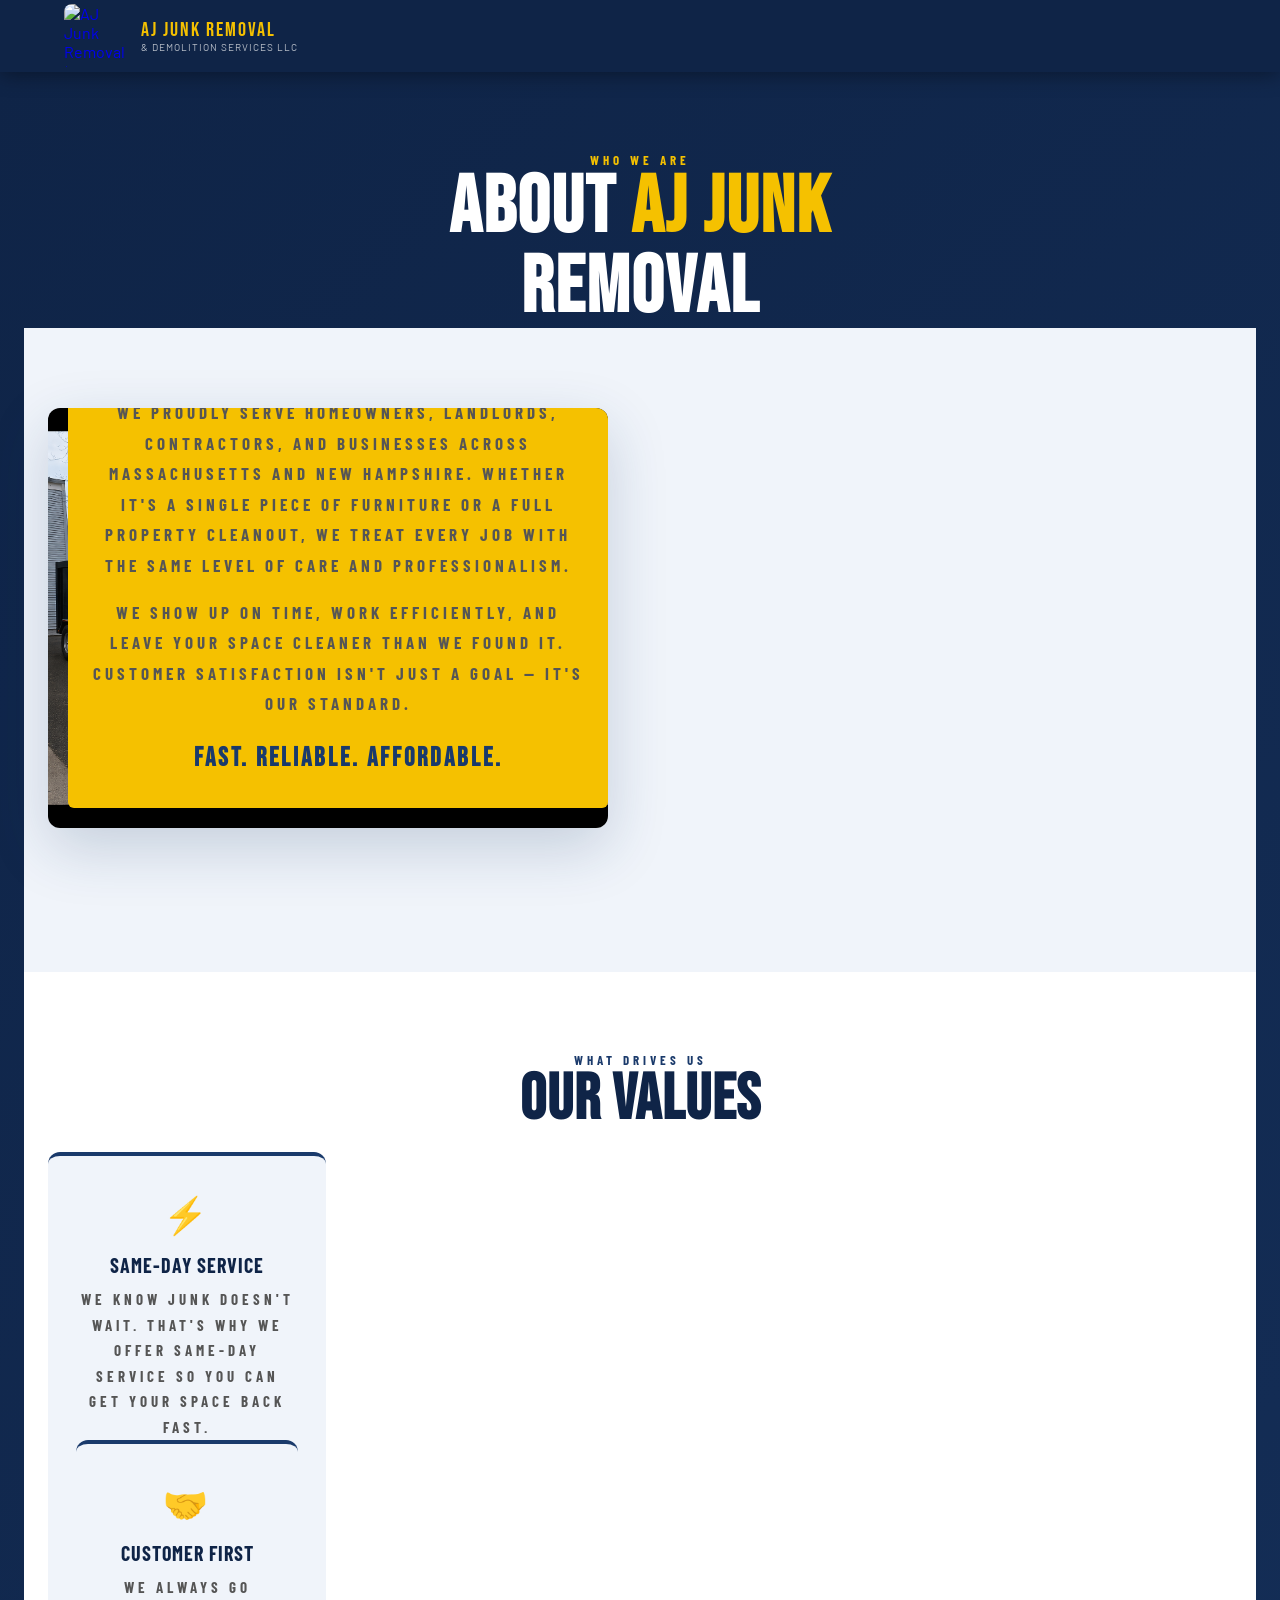
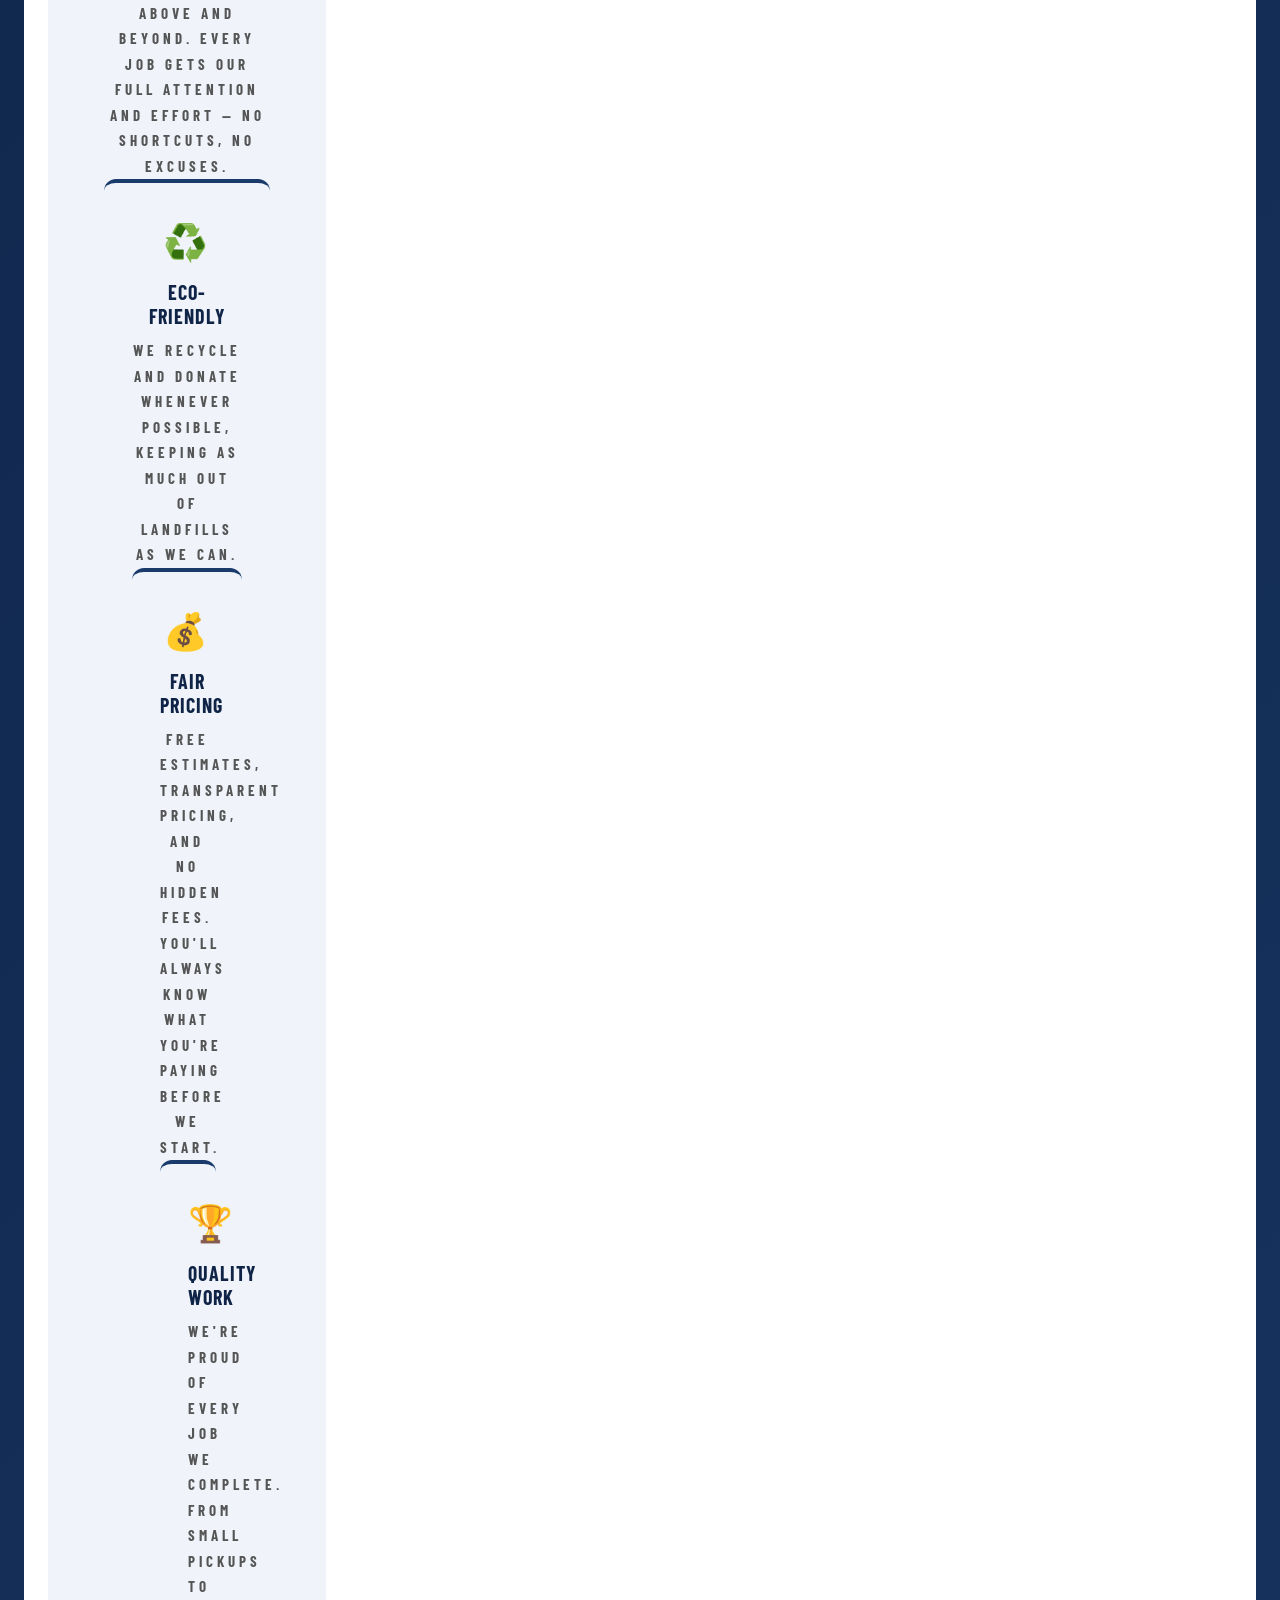
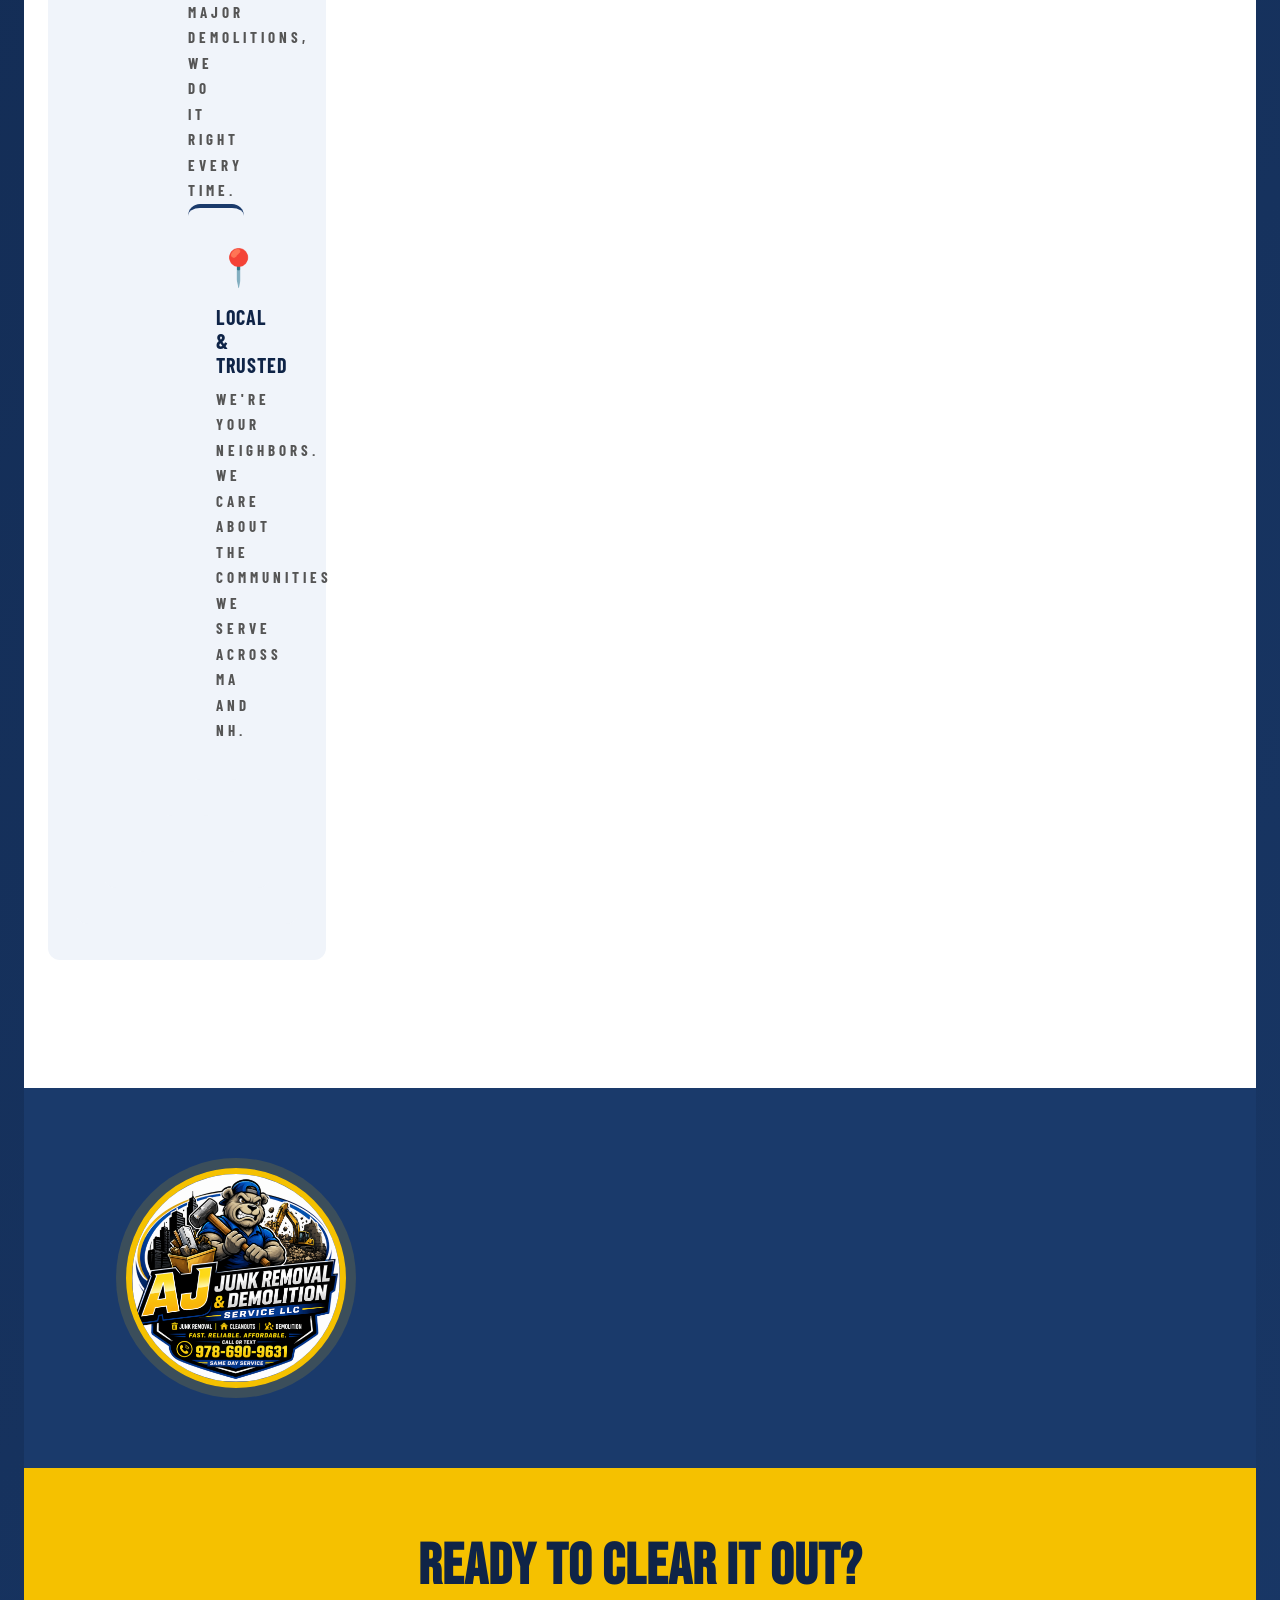
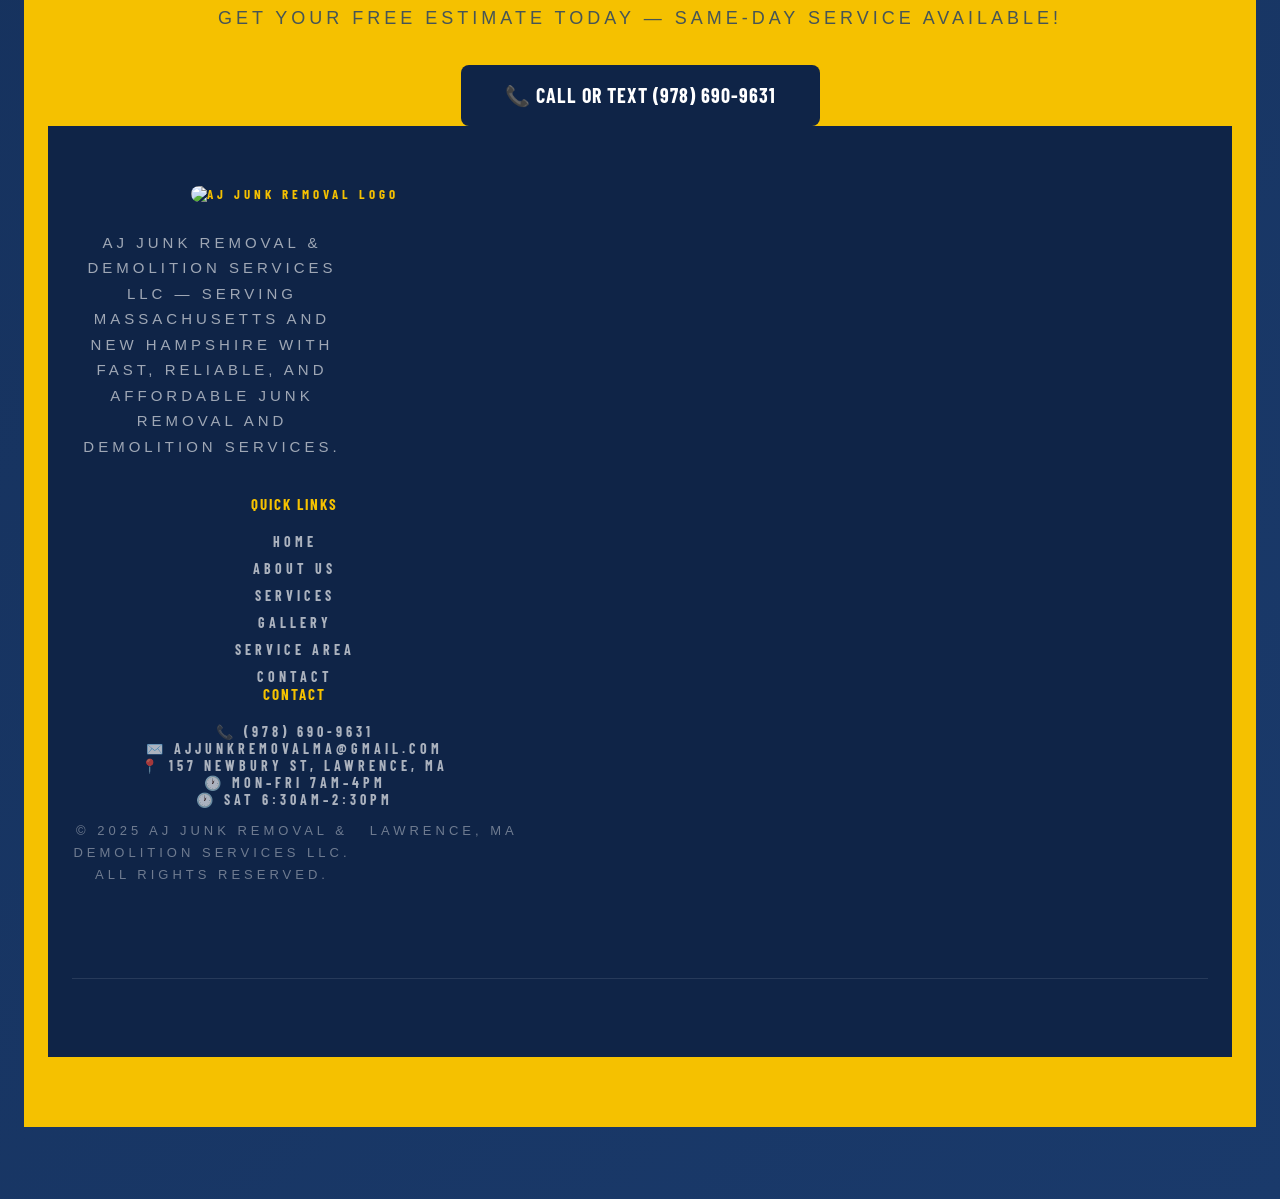
==== commit 0abfba7c: "Add files via upload" ====
--- a/about.html
+++ b/about.html
@@ -66,7 +66,7 @@
 <header>
   <div class="header-inner">
     <a href="index.html" class="logo">
-      <img src="IMG_6533.png" style="height:65px;width:160px;object-fit:contain;flex-shrink:0;" alt="AJ Junk Removal Logo" /><div class="logo-text"><span class="brand">AJ Junk Removal</span><span class="sub">&amp; Demolition Services LLC</span></div>
+      <img src="IMG_6535.jpeg" style="height:65px;width:65px;object-fit:contain;flex-shrink:0;border-radius:8px;" alt="AJ Junk Removal Logo" /><div class="logo-text"><span class="brand">AJ Junk Removal</span><span class="sub">&amp; Demolition Services LLC</span></div>
       
         
         
@@ -180,7 +180,7 @@
   <footer>
     <div class="footer-top">
       <div class="footer-brand">
-        <img src="IMG_6533.png" style="height:70px;width:auto;object-fit:contain;margin-bottom:16px;" alt="AJ Junk Removal Logo" />
+        <img src="IMG_6535.jpeg" style="height:70px;width:70px;object-fit:contain;margin-bottom:16px;border-radius:8px;" alt="AJ Junk Removal Logo" />
         <p>AJ Junk Removal & Demolition Services LLC — serving Massachusetts and New Hampshire with fast, reliable, and affordable junk removal and demolition services.</p>
       
       <div class="footer-col">
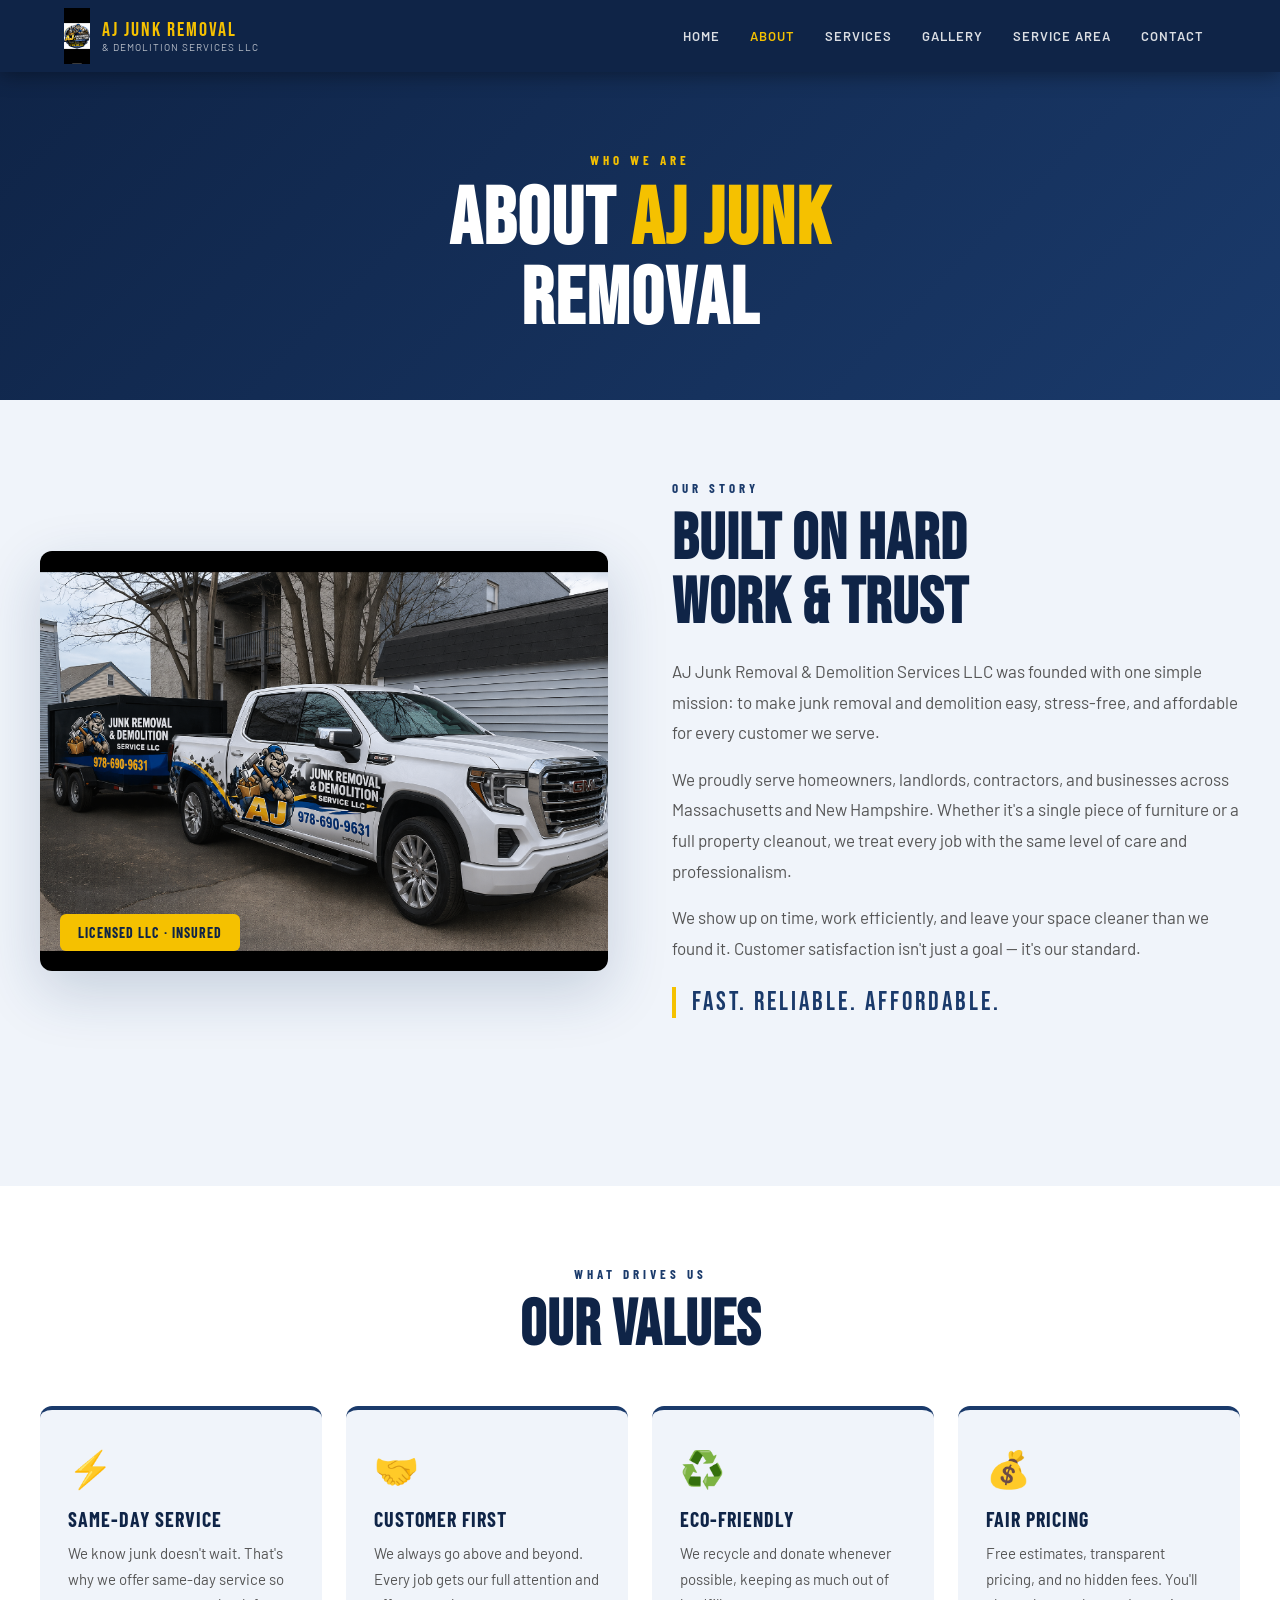
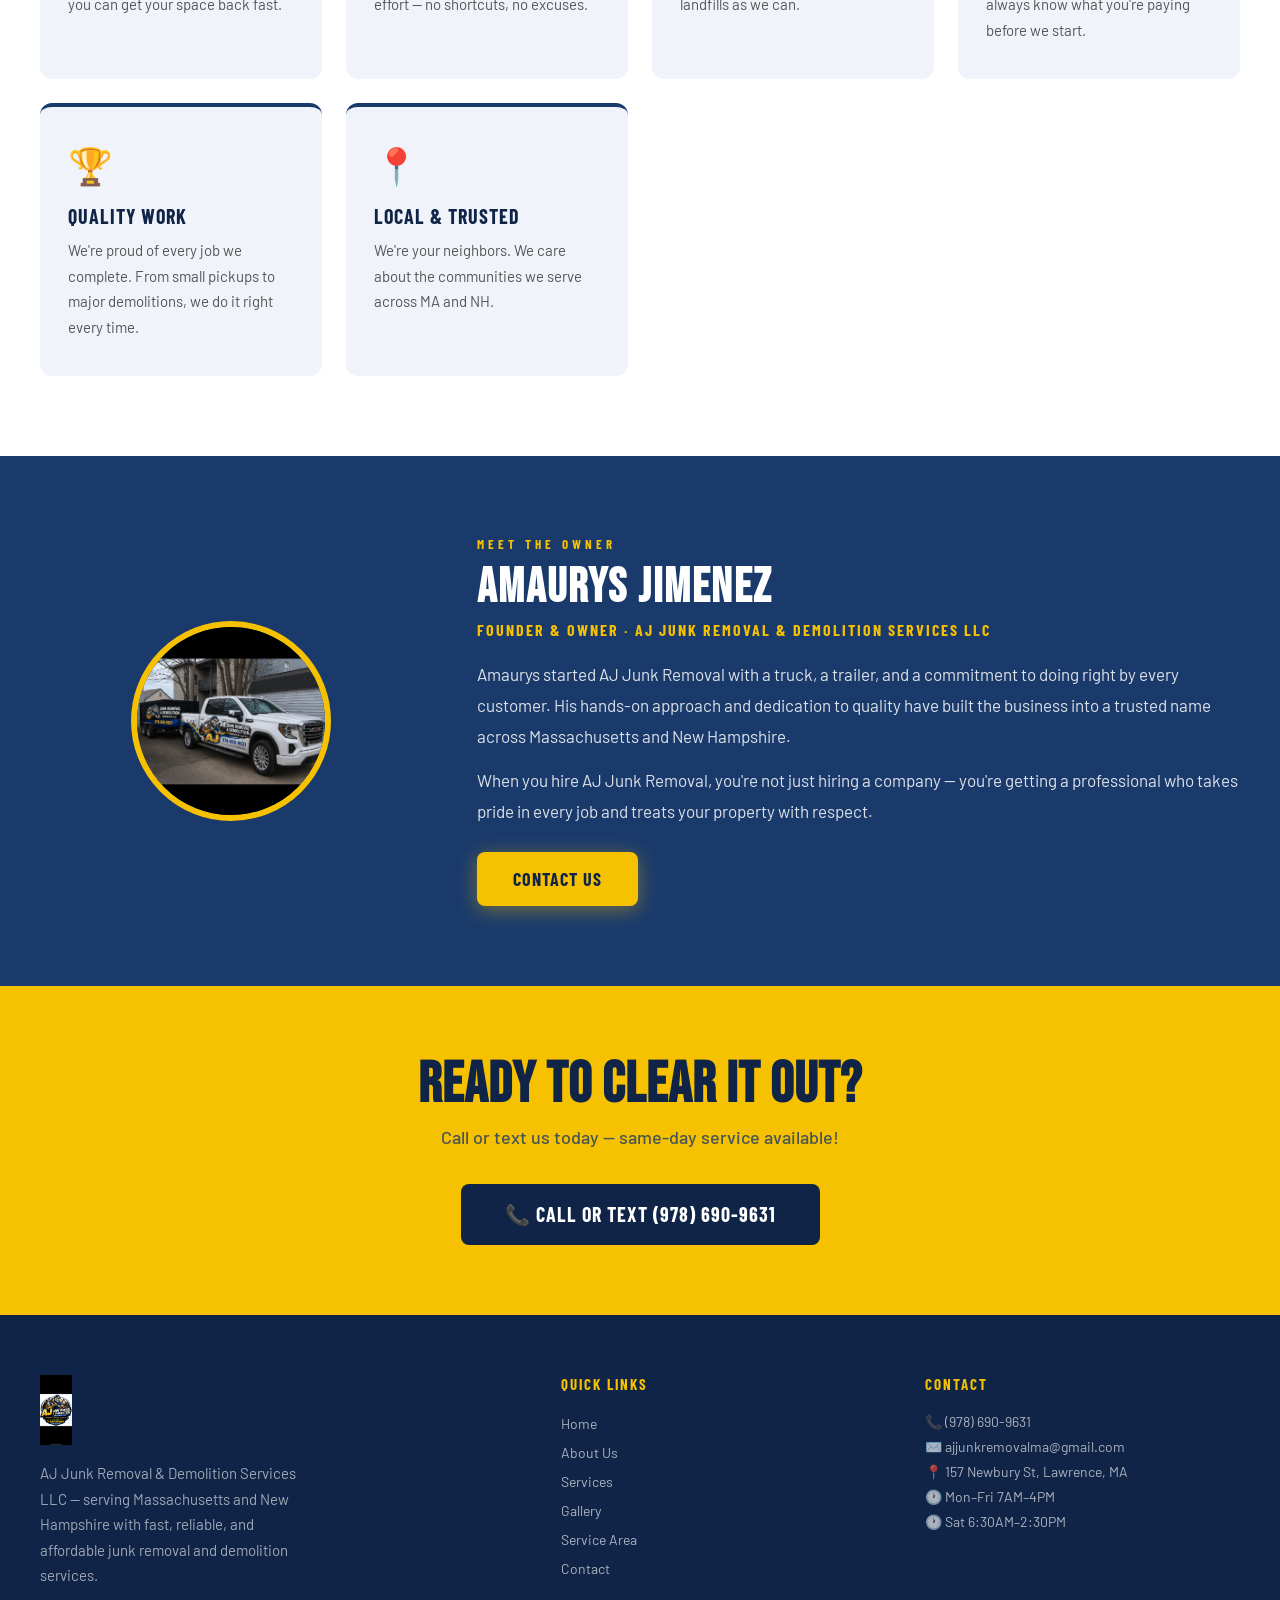
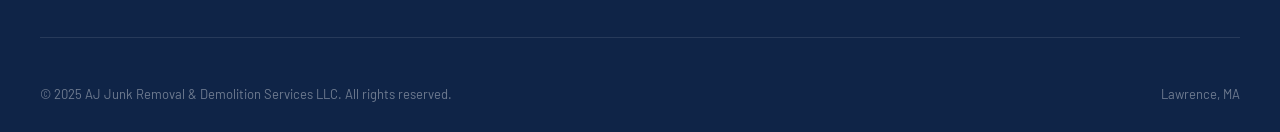
==== commit 3200e087: "Add files via upload" ====
--- a/about.html
+++ b/about.html
@@ -3,45 +3,21 @@
 <head>
 <meta charset="UTF-8">
 <meta name="viewport" content="width=device-width, initial-scale=1.0">
-<title>About Us – AJ Junk Removal & Demolition Services LLC</title>
+<title>About – AJ Junk Removal & Demolition Services LLC</title>
 <link rel="stylesheet" href="style.css">
 <style>
-.page-hero {
-  background: linear-gradient(135deg, var(--blue-dark) 0%, var(--blue) 100%);
-  padding: 80px 24px 60px;
-  text-align: center;
-}
-.page-hero .section-label { color: var(--yellow); text-align: center; }
-.page-hero h1 { font-family: 'Bebas Neue', sans-serif; font-size: clamp(48px, 8vw, 80px); color: var(--white); letter-spacing: 2px; line-height: 1; }
-.page-hero h1 span { color: var(--yellow); }
-
 .about-main { background: var(--light-bg); padding: 80px 24px; }
 .about-grid { display: grid; grid-template-columns: 1fr 1fr; gap: 64px; align-items: center; margin-bottom: 64px; }
 .about-img { border-radius: 12px; overflow: hidden; box-shadow: 0 20px 60px rgba(26,58,107,0.2); position: relative; }
 .about-img img { width: 100%; height: 420px; object-fit: cover; display: block; }
-.about-img-badge {
-  position: absolute; bottom: 20px; left: 20px;
-  background: var(--yellow); color: var(--blue-dark);
-  font-family: 'Barlow Condensed', sans-serif; font-weight: 700;
-  font-size: 14px; letter-spacing: 1px; text-transform: uppercase;
-  padding: 10px 18px; border-radius: 6px;
-}
-.about-content .section-label { color: var(--blue); }
+.about-img-badge { position: absolute; bottom: 20px; left: 20px; background: var(--yellow); color: var(--blue-dark); font-family: 'Barlow Condensed', sans-serif; font-weight: 700; font-size: 14px; letter-spacing: 1px; text-transform: uppercase; padding: 10px 18px; border-radius: 6px; }
 .about-content p { font-size: 17px; color: var(--text-gray); line-height: 1.8; margin-bottom: 16px; }
-.tagline {
-  font-family: 'Bebas Neue', sans-serif; font-size: 26px;
-  color: var(--blue); letter-spacing: 3px; margin: 24px 0;
-  border-left: 4px solid var(--yellow); padding-left: 16px;
-}
+.tagline { font-family: 'Bebas Neue', sans-serif; font-size: 26px; color: var(--blue); letter-spacing: 3px; margin: 24px 0; border-left: 4px solid var(--yellow); padding-left: 16px; }
 
 .values { background: var(--white); padding: 80px 24px; }
 .values-header { text-align: center; margin-bottom: 48px; }
-.values-header .section-label { color: var(--blue); }
 .values-grid { display: grid; grid-template-columns: repeat(auto-fill, minmax(260px, 1fr)); gap: 24px; }
-.value-card {
-  background: var(--light-bg); border-radius: 12px; padding: 36px 28px;
-  border-top: 4px solid var(--blue); transition: all 0.25s;
-}
+.value-card { background: var(--light-bg); border-radius: 12px; padding: 36px 28px; border-top: 4px solid var(--blue); transition: all 0.25s; }
 .value-card:hover { border-top-color: var(--yellow); box-shadow: 0 8px 32px rgba(26,58,107,0.12); transform: translateY(-4px); }
 .value-icon { font-size: 36px; margin-bottom: 16px; display: block; }
 .value-card h3 { font-family: 'Barlow Condensed', sans-serif; font-size: 20px; font-weight: 700; color: var(--blue-dark); letter-spacing: 1px; text-transform: uppercase; margin-bottom: 10px; }
@@ -49,16 +25,15 @@
 
 .owner-section { background: var(--blue); padding: 80px 24px; }
 .owner-grid { display: grid; grid-template-columns: 1fr 2fr; gap: 56px; align-items: center; }
-.owner-img { border-radius: 50%; overflow: hidden; width: 220px; height: 220px; margin: 0 auto; border: 6px solid var(--yellow); box-shadow: 0 0 0 10px rgba(245,193,0,0.15); }
+.owner-img { border-radius: 50%; overflow: hidden; width: 200px; height: 200px; margin: 0 auto; border: 6px solid var(--yellow); }
 .owner-img img { width: 100%; height: 100%; object-fit: cover; }
-.owner-content .section-label { color: var(--yellow); }
 .owner-content h2 { font-family: 'Bebas Neue', sans-serif; font-size: 48px; color: var(--white); letter-spacing: 2px; line-height: 1; margin-bottom: 8px; }
-.owner-title { font-family: 'Barlow Condensed', sans-serif; font-size: 16px; font-weight: 700; letter-spacing: 2px; text-transform: uppercase; color: var(--yellow); margin-bottom: 20px; }
+.owner-title { font-family: 'Barlow Condensed', sans-serif; font-size: 16px; font-weight: 700; letter-spacing: 2px; text-transform: uppercase; color: var(--yellow); margin-bottom: 20px; display: block; }
 .owner-content p { font-size: 17px; color: rgba(255,255,255,0.85); line-height: 1.8; margin-bottom: 14px; }
 
 @media (max-width: 768px) {
   .about-grid, .owner-grid { grid-template-columns: 1fr; gap: 32px; }
-  .owner-img { width: 160px; height: 160px; }
+  .owner-img { width: 140px; height: 140px; }
 }
 </style>
 </head>
@@ -66,13 +41,13 @@
 <header>
   <div class="header-inner">
     <a href="index.html" class="logo">
-      <img src="IMG_6535.jpeg" style="height:65px;width:65px;object-fit:contain;flex-shrink:0;border-radius:8px;" alt="AJ Junk Removal Logo" /><div class="logo-text"><span class="brand">AJ Junk Removal</span><span class="sub">&amp; Demolition Services LLC</span></div>
-      
-        
-        
-      
+      <img src="IMG_6533.png" alt="AJ Junk Removal Logo" />
+      <div class="logo-text">
+        <span class="brand">AJ Junk Removal</span>
+        <span class="sub">& Demolition Services LLC</span>
+      </div>
     </a>
-    <div class="hamburger" onclick="toggleNav()"><span></span><span></span><span></span>
+    <div class="hamburger" onclick="toggleNav()"><span></span><span></span><span></span></div>
     <nav id="nav">
       <a href="index.html">Home</a>
       <a href="about.html" class="active">About</a>
@@ -80,109 +55,84 @@
       <a href="gallery.html">Gallery</a>
       <a href="area.html">Service Area</a>
       <a href="contact.html">Contact</a>
-      
     </nav>
-  
+  </div>
 </header>
 
 <div class="page">
   <div class="page-hero">
-    <div class="section-label">Who We Are
+    <span class="section-label">Who We Are</span>
     <h1>About <span>AJ Junk</span><br>Removal</h1>
-  
+  </div>
 
   <section class="about-main">
     <div class="container">
       <div class="about-grid">
         <div class="about-img fade-in">
-          <img src="IMG_6532.png" alt="AJ Junk Removal branded truck" />
-          <div class="about-img-badge">Licensed LLC · Insured
-        
+          <img src="IMG_6532.png" alt="AJ Junk Removal Truck" />
+          <div class="about-img-badge">Licensed LLC · Insured</div>
+        </div>
         <div class="about-content fade-in">
-          <div class="section-label">Our Story
+          <span class="section-label dark">Our Story</span>
           <h2 class="section-title dark">Built On Hard<br>Work & Trust</h2>
           <p>AJ Junk Removal & Demolition Services LLC was founded with one simple mission: to make junk removal and demolition easy, stress-free, and affordable for every customer we serve.</p>
           <p>We proudly serve homeowners, landlords, contractors, and businesses across Massachusetts and New Hampshire. Whether it's a single piece of furniture or a full property cleanout, we treat every job with the same level of care and professionalism.</p>
           <p>We show up on time, work efficiently, and leave your space cleaner than we found it. Customer satisfaction isn't just a goal — it's our standard.</p>
-          <div class="tagline">Fast. Reliable. Affordable.
-        
-      
-    
+          <div class="tagline">Fast. Reliable. Affordable.</div>
+        </div>
+      </div>
+    </div>
   </section>
 
   <section class="values">
     <div class="container">
       <div class="values-header">
-        <div class="section-label dark">What Drives Us
+        <span class="section-label dark">What Drives Us</span>
         <h2 class="section-title dark">Our Values</h2>
-      
+      </div>
       <div class="values-grid">
-        <div class="value-card fade-in">
-          <span class="value-icon">⚡</span>
-          <h3>Same-Day Service</h3>
-          <p>We know junk doesn't wait. That's why we offer same-day service so you can get your space back fast.</p>
-        
-        <div class="value-card fade-in">
-          <span class="value-icon">🤝</span>
-          <h3>Customer First</h3>
-          <p>We always go above and beyond. Every job gets our full attention and effort — no shortcuts, no excuses.</p>
-        
-        <div class="value-card fade-in">
-          <span class="value-icon">♻️</span>
-          <h3>Eco-Friendly</h3>
-          <p>We recycle and donate whenever possible, keeping as much out of landfills as we can.</p>
-        
-        <div class="value-card fade-in">
-          <span class="value-icon">💰</span>
-          <h3>Fair Pricing</h3>
-          <p>Free estimates, transparent pricing, and no hidden fees. You'll always know what you're paying before we start.</p>
-        
-        <div class="value-card fade-in">
-          <span class="value-icon">🏆</span>
-          <h3>Quality Work</h3>
-          <p>We're proud of every job we complete. From small pickups to major demolitions, we do it right every time.</p>
-        
-        <div class="value-card fade-in">
-          <span class="value-icon">📍</span>
-          <h3>Local & Trusted</h3>
-          <p>We're your neighbors. We care about the communities we serve across MA and NH.</p>
-        
-      
-    
+        <div class="value-card fade-in"><span class="value-icon">⚡</span><h3>Same-Day Service</h3><p>We know junk doesn't wait. That's why we offer same-day service so you can get your space back fast.</p></div>
+        <div class="value-card fade-in"><span class="value-icon">🤝</span><h3>Customer First</h3><p>We always go above and beyond. Every job gets our full attention and effort — no shortcuts, no excuses.</p></div>
+        <div class="value-card fade-in"><span class="value-icon">♻️</span><h3>Eco-Friendly</h3><p>We recycle and donate whenever possible, keeping as much out of landfills as we can.</p></div>
+        <div class="value-card fade-in"><span class="value-icon">💰</span><h3>Fair Pricing</h3><p>Free estimates, transparent pricing, and no hidden fees. You'll always know what you're paying before we start.</p></div>
+        <div class="value-card fade-in"><span class="value-icon">🏆</span><h3>Quality Work</h3><p>We're proud of every job we complete. From small pickups to major demolitions, we do it right every time.</p></div>
+        <div class="value-card fade-in"><span class="value-icon">📍</span><h3>Local & Trusted</h3><p>We're your neighbors. We care about the communities we serve across MA and NH.</p></div>
+      </div>
+    </div>
   </section>
 
   <section class="owner-section">
     <div class="container">
       <div class="owner-grid">
         <div class="owner-img fade-in">
-          <img src="IMG_6533.png" alt="Amaurys Jimenez - Owner" />
-        
+          <img src="IMG_6532.png" alt="Amaurys Jimenez - Owner" />
+        </div>
         <div class="owner-content fade-in">
-          <div class="section-label">Meet The Owner
+          <span class="section-label">Meet The Owner</span>
           <h2>Amaurys Jimenez</h2>
-          <div class="owner-title">Founder & Owner · AJ Junk Removal & Demolition Services LLC
+          <span class="owner-title">Founder & Owner · AJ Junk Removal & Demolition Services LLC</span>
           <p>Amaurys started AJ Junk Removal with a truck, a trailer, and a commitment to doing right by every customer. His hands-on approach and dedication to quality have built the business into a trusted name across Massachusetts and New Hampshire.</p>
           <p>When you hire AJ Junk Removal, you're not just hiring a company — you're getting a professional who takes pride in every job and treats your property with respect.</p>
-          <a href="contact.html" class="btn-primary" style="margin-top:12px;">Work With Us</a>
-        
-      
-    
+          <a href="contact.html" class="btn-primary" style="margin-top:12px;">Contact Us</a>
+        </div>
+      </div>
+    </div>
   </section>
 
   <div class="cta-banner">
     <div class="container">
       <h2>Ready to Clear It Out?</h2>
-      <p>Get your free estimate today — same-day service available!</p>
+      <p>Call or text us today — same-day service available!</p>
       <a href="tel:9786909631" class="btn-dark">📞 Call or Text (978) 690-9631</a>
-    
-  
+    </div>
+  </div>
 
   <footer>
     <div class="footer-top">
       <div class="footer-brand">
-        <img src="IMG_6535.jpeg" style="height:70px;width:70px;object-fit:contain;margin-bottom:16px;border-radius:8px;" alt="AJ Junk Removal Logo" />
+        <img src="IMG_6533.png" alt="AJ Junk Removal Logo" />
         <p>AJ Junk Removal & Demolition Services LLC — serving Massachusetts and New Hampshire with fast, reliable, and affordable junk removal and demolition services.</p>
-      
+      </div>
       <div class="footer-col">
         <h4>Quick Links</h4>
         <ul>
@@ -193,22 +143,22 @@
           <li><a href="area.html">Service Area</a></li>
           <li><a href="contact.html">Contact</a></li>
         </ul>
-      
+      </div>
       <div class="footer-col">
         <h4>Contact</h4>
-        <div class="footer-contact-line">📞 <a href="tel:9786909631">(978) 690-9631</a>
-        <div class="footer-contact-line">✉️ <a href="mailto:ajjunkremovalma@gmail.com">ajjunkremovalma@gmail.com</a>
-        <div class="footer-contact-line">📍 157 Newbury St, Lawrence, MA
-        <div class="footer-contact-line">🕐 Mon–Fri 7AM–4PM
-        <div class="footer-contact-line">🕐 Sat 6:30AM–2:30PM
-      
-    
+        <div class="footer-contact-line">📞 <a href="tel:9786909631">(978) 690-9631</a></div>
+        <div class="footer-contact-line">✉️ <a href="mailto:ajjunkremovalma@gmail.com">ajjunkremovalma@gmail.com</a></div>
+        <div class="footer-contact-line">📍 157 Newbury St, Lawrence, MA</div>
+        <div class="footer-contact-line">🕐 Mon–Fri 7AM–4PM</div>
+        <div class="footer-contact-line">🕐 Sat 6:30AM–2:30PM</div>
+      </div>
+    </div>
     <div class="footer-bottom">
       <p>© 2025 AJ Junk Removal & Demolition Services LLC. All rights reserved.</p>
       <p>Lawrence, MA</p>
-    
+    </div>
   </footer>
-
+</div>
 <script src="main.js"></script>
 </body>
 </html>
--- a/style.css
+++ b/style.css
@@ -3,7 +3,6 @@
 :root {
   --blue: #1A3A6B;
   --blue-dark: #0f2447;
-  --blue-light: #1e4a8a;
   --yellow: #F5C100;
   --yellow-dark: #d4a800;
   --white: #ffffff;
@@ -16,7 +15,7 @@
 html { scroll-behavior: smooth; }
 body { font-family: 'Barlow', sans-serif; color: var(--text-dark); overflow-x: hidden; }
 
-/* ===== HEADER ===== */
+/* HEADER */
 header {
   background: var(--blue-dark);
   position: fixed;
@@ -24,7 +23,6 @@
   z-index: 1000;
   box-shadow: 0 2px 20px rgba(0,0,0,0.4);
 }
-
 .header-inner {
   max-width: 1200px;
   margin: 0 auto;
@@ -34,256 +32,98 @@
   justify-content: space-between;
   height: 72px;
 }
-
 .logo {
   display: flex;
   align-items: center;
   gap: 12px;
   text-decoration: none;
 }
-
-.logo-icon {
-  width: 54px; height: 54px;
-  background: var(--yellow);
-  border-radius: 50%;
-  display: flex;
-  align-items: center;
-  justify-content: center;
-  font-family: 'Bebas Neue', sans-serif;
-  font-size: 22px;
-  color: var(--blue-dark);
-  letter-spacing: 1px;
+.logo img {
+  height: 56px;
+  width: auto;
+  object-fit: contain;
   flex-shrink: 0;
 }
-
 .logo-text { display: flex; flex-direction: column; line-height: 1; }
 .logo-text .brand { font-family: 'Bebas Neue', sans-serif; font-size: 20px; color: var(--yellow); letter-spacing: 2px; }
 .logo-text .sub { font-size: 10px; color: rgba(255,255,255,0.7); letter-spacing: 1px; text-transform: uppercase; margin-top: 2px; }
 
 nav { display: flex; align-items: center; gap: 6px; }
-
-nav a {
-  color: rgba(255,255,255,0.85);
-  text-decoration: none;
-  font-size: 13px;
-  font-weight: 600;
-  text-transform: uppercase;
-  letter-spacing: 1px;
-  padding: 6px 12px;
-  border-radius: 4px;
-  transition: color 0.2s;
-}
-
+nav a { color: rgba(255,255,255,0.85); text-decoration: none; font-size: 13px; font-weight: 600; text-transform: uppercase; letter-spacing: 1px; padding: 6px 12px; border-radius: 4px; transition: color 0.2s; }
 nav a:hover, nav a.active { color: var(--yellow); }
 
-.nav-cta {
-  background: var(--yellow) !important;
-  color: var(--blue-dark) !important;
-  padding: 10px 18px !important;
-  border-radius: 6px;
-  font-weight: 700 !important;
-}
+.hamburger { display: none; flex-direction: column; gap: 5px; cursor: pointer; padding: 4px; }
+.hamburger span { display: block; width: 26px; height: 3px; background: var(--white); border-radius: 2px; }
 
-.nav-cta:hover { background: var(--yellow-dark) !important; }
-
-.hamburger {
-  display: none;
-  flex-direction: column;
-  gap: 5px;
-  cursor: pointer;
-  padding: 4px;
-}
-
-.hamburger span {
-  display: block;
-  width: 26px; height: 3px;
-  background: var(--white);
-  border-radius: 2px;
-  transition: all 0.3s;
-}
-
-/* ===== PAGE WRAPPER ===== */
+/* PAGE */
 .page { padding-top: 72px; min-height: 100vh; }
 
-/* ===== SECTION COMMONS ===== */
-.section { padding: 80px 24px; }
+/* COMMON */
 .container { max-width: 1200px; margin: 0 auto; }
-
-.section-label {
-  font-family: 'Barlow Condensed', sans-serif;
-  font-size: 13px;
-  font-weight: 700;
-  letter-spacing: 4px;
-  text-transform: uppercase;
-  color: var(--yellow);
-  margin-bottom: 12px;
-}
-
+.section-label { font-family: 'Barlow Condensed', sans-serif; font-size: 13px; font-weight: 700; letter-spacing: 4px; text-transform: uppercase; color: var(--yellow); margin-bottom: 12px; display: block; }
 .section-label.dark { color: var(--blue); }
-
-.section-title {
-  font-family: 'Bebas Neue', sans-serif;
-  font-size: clamp(40px, 6vw, 64px);
-  line-height: 1;
-  letter-spacing: 1px;
-  margin-bottom: 20px;
-}
-
+.section-title { font-family: 'Bebas Neue', sans-serif; font-size: clamp(40px, 6vw, 64px); line-height: 1; letter-spacing: 1px; margin-bottom: 20px; }
 .section-title.light { color: var(--white); }
 .section-title.dark { color: var(--blue-dark); }
+.section-desc { font-size: 17px; color: var(--text-gray); line-height: 1.7; max-width: 600px; }
 
-.section-desc {
-  font-size: 17px;
-  color: var(--text-gray);
-  line-height: 1.7;
-  max-width: 600px;
-}
-
-/* ===== BUTTONS ===== */
-.btn-primary {
-  background: var(--yellow);
-  color: var(--blue-dark);
-  padding: 16px 36px;
-  border-radius: 8px;
-  font-family: 'Barlow Condensed', sans-serif;
-  font-size: 18px;
-  font-weight: 700;
-  letter-spacing: 1px;
-  text-transform: uppercase;
-  text-decoration: none;
-  border: none;
-  cursor: pointer;
-  transition: all 0.2s;
-  box-shadow: 0 4px 20px rgba(245,193,0,0.4);
-  display: inline-block;
-}
+/* BUTTONS */
+.btn-primary { background: var(--yellow); color: var(--blue-dark); padding: 16px 36px; border-radius: 8px; font-family: 'Barlow Condensed', sans-serif; font-size: 18px; font-weight: 700; letter-spacing: 1px; text-transform: uppercase; text-decoration: none; border: none; cursor: pointer; transition: all 0.2s; box-shadow: 0 4px 20px rgba(245,193,0,0.4); display: inline-block; }
 .btn-primary:hover { background: var(--yellow-dark); transform: translateY(-2px); }
-
-.btn-outline {
-  background: transparent;
-  color: var(--white);
-  padding: 16px 36px;
-  border-radius: 8px;
-  font-family: 'Barlow Condensed', sans-serif;
-  font-size: 18px;
-  font-weight: 700;
-  letter-spacing: 1px;
-  text-transform: uppercase;
-  text-decoration: none;
-  border: 2px solid rgba(255,255,255,0.5);
-  cursor: pointer;
-  transition: all 0.2s;
-  display: inline-block;
-}
+.btn-outline { background: transparent; color: var(--white); padding: 16px 36px; border-radius: 8px; font-family: 'Barlow Condensed', sans-serif; font-size: 18px; font-weight: 700; letter-spacing: 1px; text-transform: uppercase; text-decoration: none; border: 2px solid rgba(255,255,255,0.5); cursor: pointer; transition: all 0.2s; display: inline-block; }
 .btn-outline:hover { border-color: var(--yellow); color: var(--yellow); }
-
-.btn-dark {
-  background: var(--blue-dark);
-  color: var(--white);
-  padding: 18px 44px;
-  border-radius: 8px;
-  font-family: 'Barlow Condensed', sans-serif;
-  font-size: 20px;
-  font-weight: 700;
-  letter-spacing: 1px;
-  text-transform: uppercase;
-  text-decoration: none;
-  display: inline-block;
-  transition: all 0.2s;
-}
+.btn-dark { background: var(--blue-dark); color: var(--white); padding: 18px 44px; border-radius: 8px; font-family: 'Barlow Condensed', sans-serif; font-size: 20px; font-weight: 700; letter-spacing: 1px; text-transform: uppercase; text-decoration: none; display: inline-block; transition: all 0.2s; }
 .btn-dark:hover { background: var(--blue); transform: translateY(-2px); }
 
-/* ===== BADGES STRIP ===== */
+/* BADGES */
 .badges { background: var(--yellow); padding: 20px 24px; }
-.badges-inner {
-  max-width: 1200px; margin: 0 auto;
-  display: flex; justify-content: center; flex-wrap: wrap;
-}
-.badge-item {
-  display: flex; align-items: center; gap: 10px;
-  padding: 8px 28px;
-  border-right: 2px solid rgba(26,58,107,0.2);
-  color: var(--blue-dark);
-}
+.badges-inner { max-width: 1200px; margin: 0 auto; display: flex; justify-content: center; flex-wrap: wrap; }
+.badge-item { display: flex; align-items: center; gap: 10px; padding: 8px 28px; border-right: 2px solid rgba(26,58,107,0.2); color: var(--blue-dark); }
 .badge-item:last-child { border-right: none; }
 .badge-item .badge-icon { font-size: 20px; }
 .badge-item strong { font-family: 'Barlow Condensed', sans-serif; font-size: 14px; font-weight: 700; letter-spacing: 1px; text-transform: uppercase; }
 
-/* ===== CTA BANNER ===== */
+/* PAGE HERO */
+.page-hero { background: linear-gradient(135deg, var(--blue-dark) 0%, var(--blue) 100%); padding: 80px 24px 60px; text-align: center; }
+.page-hero h1 { font-family: 'Bebas Neue', sans-serif; font-size: clamp(48px, 8vw, 80px); color: var(--white); letter-spacing: 2px; line-height: 1; }
+.page-hero h1 span { color: var(--yellow); }
+.page-hero p { font-size: 18px; color: rgba(255,255,255,0.8); margin-top: 16px; }
+
+/* CTA BANNER */
 .cta-banner { background: var(--yellow); padding: 70px 24px; text-align: center; }
-.cta-banner h2 {
-  font-family: 'Bebas Neue', sans-serif;
-  font-size: clamp(36px, 5vw, 58px);
-  color: var(--blue-dark); letter-spacing: 1px; margin-bottom: 12px; line-height: 1;
-}
+.cta-banner h2 { font-family: 'Bebas Neue', sans-serif; font-size: clamp(36px, 5vw, 58px); color: var(--blue-dark); letter-spacing: 1px; margin-bottom: 12px; line-height: 1; }
 .cta-banner p { font-size: 18px; color: rgba(26,58,107,0.8); margin-bottom: 36px; font-weight: 500; }
 
-/* ===== FOOTER ===== */
+/* FOOTER */
 footer { background: var(--blue-dark); padding: 60px 24px 30px; }
-.footer-top {
-  max-width: 1200px; margin: 0 auto;
-  display: grid; grid-template-columns: 1.5fr 1fr 1fr;
-  gap: 48px; margin-bottom: 48px;
-  padding-bottom: 48px;
-  border-bottom: 1px solid rgba(255,255,255,0.1);
-}
-.footer-logo-icon {
-  width: 60px; height: 60px;
-  background: var(--yellow); border-radius: 50%;
-  display: flex; align-items: center; justify-content: center;
-  font-family: 'Bebas Neue', sans-serif; font-size: 24px;
-  color: var(--blue-dark); margin-bottom: 16px;
-}
-.footer-brand p { font-size: 15px; color: rgba(255,255,255,0.6); line-height: 1.7; max-width: 280px; margin-top: 12px; }
-.footer-col h4 {
-  font-family: 'Barlow Condensed', sans-serif; font-size: 15px;
-  font-weight: 700; letter-spacing: 2px; text-transform: uppercase;
-  color: var(--yellow); margin-bottom: 20px;
-}
+.footer-top { max-width: 1200px; margin: 0 auto; display: grid; grid-template-columns: 1.5fr 1fr 1fr; gap: 48px; margin-bottom: 48px; padding-bottom: 48px; border-bottom: 1px solid rgba(255,255,255,0.1); }
+.footer-brand img { height: 70px; width: auto; object-fit: contain; margin-bottom: 16px; display: block; }
+.footer-brand p { font-size: 15px; color: rgba(255,255,255,0.6); line-height: 1.7; max-width: 280px; }
+.footer-col h4 { font-family: 'Barlow Condensed', sans-serif; font-size: 15px; font-weight: 700; letter-spacing: 2px; text-transform: uppercase; color: var(--yellow); margin-bottom: 20px; }
 .footer-col ul { list-style: none; display: flex; flex-direction: column; gap: 10px; }
 .footer-col ul li a { color: rgba(255,255,255,0.65); text-decoration: none; font-size: 14px; transition: color 0.2s; }
 .footer-col ul li a:hover { color: var(--yellow); }
 .footer-contact-line { color: rgba(255,255,255,0.65); font-size: 14px; margin-bottom: 8px; }
 .footer-contact-line a { color: rgba(255,255,255,0.65); text-decoration: none; }
 .footer-contact-line a:hover { color: var(--yellow); }
-.footer-bottom {
-  max-width: 1200px; margin: 0 auto;
-  display: flex; justify-content: space-between; flex-wrap: wrap; gap: 12px;
-}
+.footer-bottom { max-width: 1200px; margin: 0 auto; display: flex; justify-content: space-between; flex-wrap: wrap; gap: 12px; }
 .footer-bottom p { font-size: 13px; color: rgba(255,255,255,0.4); }
-.footer-bottom a { color: var(--yellow); text-decoration: none; }
 
-/* ===== MOBILE ===== */
+/* FADE IN */
+.fade-in { opacity: 0; transform: translateY(24px); transition: opacity 0.5s ease, transform 0.5s ease; }
+.fade-in.visible { opacity: 1; transform: translateY(0); }
+
+/* MOBILE */
 @media (max-width: 768px) {
   .hamburger { display: flex; }
-  nav {
-    display: none;
-    position: fixed;
-    top: 72px; left: 0; right: 0;
-    background: var(--blue-dark);
-    flex-direction: column;
-    padding: 24px; gap: 4px;
-    border-top: 2px solid var(--yellow);
-    box-shadow: 0 8px 32px rgba(0,0,0,0.4);
-  }
+  nav { display: none; position: fixed; top: 72px; left: 0; right: 0; background: var(--blue-dark); flex-direction: column; padding: 24px; gap: 4px; border-top: 2px solid var(--yellow); }
   nav.open { display: flex; }
   nav a { font-size: 16px; padding: 12px 16px; width: 100%; text-align: center; }
-  .nav-cta { margin-top: 8px; }
   .footer-top { grid-template-columns: 1fr; gap: 32px; }
   .footer-bottom { flex-direction: column; text-align: center; }
-  .badge-item { padding: 8px 16px; }
 }
-
 @media (max-width: 480px) {
   .badges-inner { flex-direction: column; align-items: center; }
   .badge-item { border-right: none; border-bottom: 1px solid rgba(26,58,107,0.15); width: 100%; justify-content: center; }
   .badge-item:last-child { border-bottom: none; }
 }
-
-/* ===== SCROLL FADE IN ===== */
-.fade-in {
-  opacity: 0;
-  transform: translateY(24px);
-  transition: opacity 0.5s ease, transform 0.5s ease;
-}
-.fade-in.visible { opacity: 1; transform: translateY(0); }
